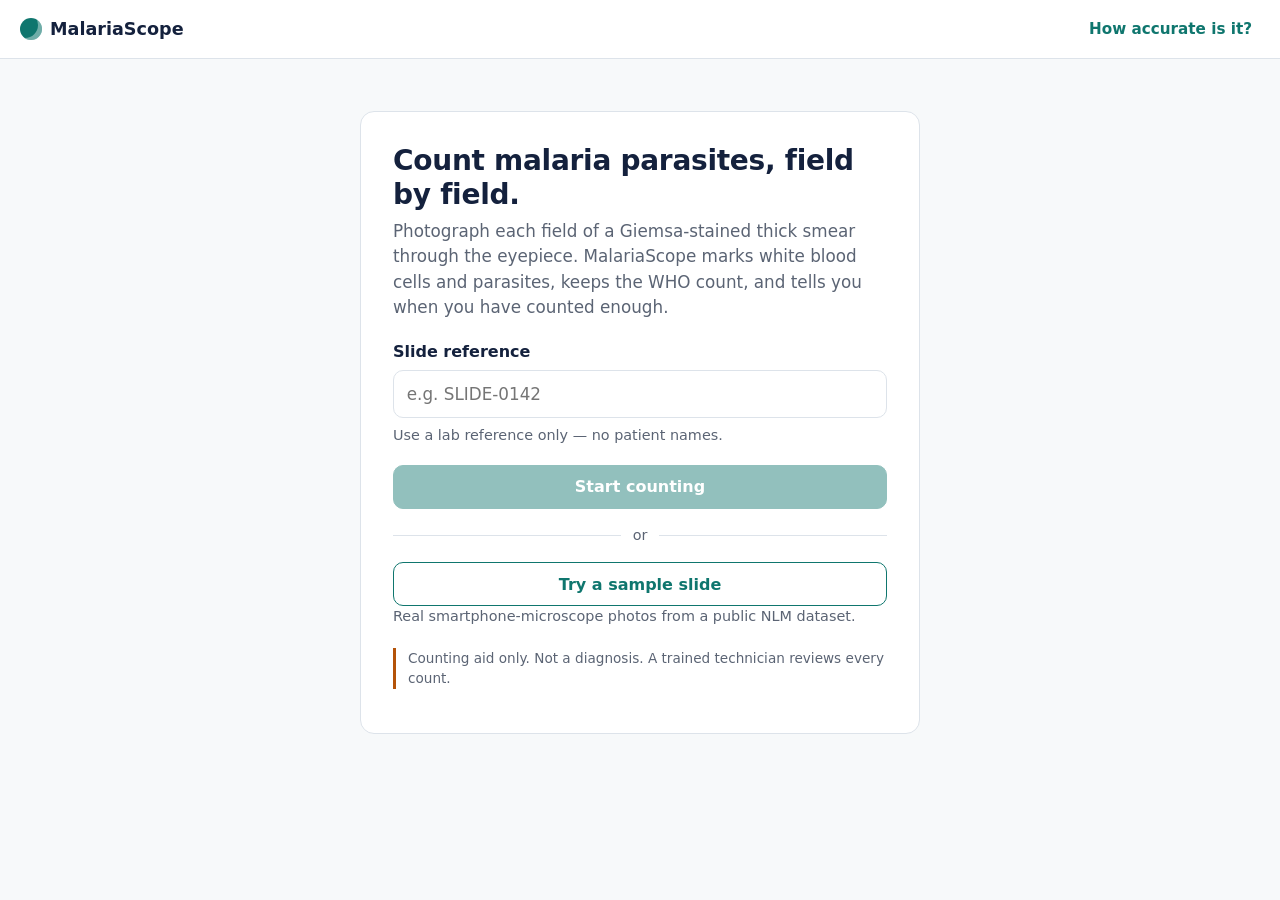
==== public/index.html @ 22280f3d "Analyse an uploaded field and draw detections Co-Authored-By: Claude Opus 5.5 <noreply@anthropic.com" ====
<!doctype html>
<html lang="en">
<head>
  <meta charset="utf-8">
  <meta name="viewport" content="width=device-width, initial-scale=1">
  <title>MalariaScope — thick-smear counting aid</title>
  <meta name="description" content="Counts malaria parasites against white blood cells on thick blood smear photos, field by field, following the WHO method.">
  <link rel="icon" href="data:image/svg+xml,%3Csvg xmlns='http://www.w3.org/2000/svg' viewBox='0 0 32 32'%3E%3Ccircle cx='16' cy='16' r='14' fill='%230F766E'/%3E%3Ccircle cx='12' cy='13' r='4' fill='%23fff'/%3E%3Ccircle cx='21' cy='19' r='2.5' fill='%23fff'/%3E%3C/svg%3E">
  <link rel="stylesheet" href="styles.css">
</head>
<body>
  <header class="topbar">
    <button class="brand" id="brand" type="button" aria-label="MalariaScope home">
      <span class="brand-mark" aria-hidden="true"></span>MalariaScope
    </button>
    <span class="topbar-ref" id="topbar-ref"></span>
    <button class="link" id="nav-accuracy" type="button">How accurate is it?</button>
  </header>

  <main>
    <!-- Start screen -->
    <section class="screen" id="screen-start" data-screen="start">
      <div class="start-card">
        <h1>Count malaria parasites, field by field.</h1>
        <p class="lead">Photograph each field of a Giemsa-stained thick smear through the eyepiece. MalariaScope marks white blood cells and parasites, keeps the WHO count, and tells you when you have counted enough.</p>
        <form id="start-form" class="start-form" autocomplete="off">
          <label for="slide-ref">Slide reference</label>
          <input id="slide-ref" name="slide-ref" placeholder="e.g. SLIDE-0142" maxlength="40" required>
          <p class="hint">Use a lab reference only — no patient names.</p>
          <button class="btn primary" id="start-btn" type="submit" disabled>Start counting</button>
        </form>
        <div class="or"><span>or</span></div>
        <button class="btn secondary" id="sample-btn" type="button">Try a sample slide</button>
        <p class="hint">Real smartphone-microscope photos from a public NLM dataset.</p>
        <p class="disclaimer">Counting aid only. Not a diagnosis. A trained technician reviews every count.</p>
      </div>
    </section>

    <!-- Counting screen -->
    <section class="screen" id="screen-counting" data-screen="counting" hidden>
      <div class="workspace">
        <div class="stage">
          <div class="dropzone" id="dropzone">
            <canvas id="field-canvas" hidden></canvas>
            <div class="drop-empty" id="drop-empty">
              <p class="drop-title" id="drop-title">Upload your first field</p>
              <p class="hint">Drop a photo here or choose a file.</p>
              <button class="btn primary" id="pick-btn" type="button">Choose photo</button>
              <button class="btn primary" id="next-sample-btn" type="button" hidden>Next sample field</button>
            </div>
            <div class="busy" id="busy" hidden><span class="spinner" aria-hidden="true"></span>Analysing…</div>
          </div>
          <input id="file-input" type="file" accept="image/*" hidden>
          <div class="legend" aria-label="Legend">
            <span><i class="dot wbc"></i>White blood cell</span>
            <span><i class="dot par"></i>Parasite</span>
          </div>
          <p class="error" id="field-error" role="alert" hidden></p>
        </div>

        <aside class="panel">
          <div class="progress-block">
            <div class="progress-head">
              <span class="label">White blood cells</span>
              <span class="big" id="wbc-progress">0 / 200</span>
            </div>
            <div class="bar"><div class="bar-fill" id="wbc-bar"></div></div>
          </div>
          <div class="stats">
            <div><span class="label">Parasites</span><span class="big" id="par-total">0</span></div>
            <div><span class="label">Fields</span><span class="big" id="fields-total">0</span></div>
          </div>
          <p class="guidance" id="guidance">Upload your first field.</p>

          <div class="field-box" id="field-box" hidden>
            <div class="field-head">
              <span class="label">This field</span>
              <span class="badge" id="quality-badge"></span>
            </div>
            <div class="field-counts">
              <span><i class="dot wbc"></i><b id="field-wbc">0</b> WBC</span>
              <span><i class="dot par"></i><b id="field-par">0</b> parasites</span>
            </div>
            <div class="flag" id="flag" hidden>
              <p id="flag-text"></p>
              <div class="row">
                <button class="btn small" id="retake-btn" type="button">Retake</button>
                <button class="btn small secondary" id="use-anyway-btn" type="button">Use anyway</button>
              </div>
            </div>
            <div class="tools" id="tools" role="group" aria-label="Edit marks">
              <span class="label">Tap a mark to remove it, or add:</span>
              <div class="row">
                <button class="tool" id="tool-par" type="button" aria-pressed="false"><i class="dot par"></i>Add parasite</button>
                <button class="tool" id="tool-wbc" type="button" aria-pressed="false"><i class="dot wbc"></i>Add WBC</button>
              </div>
            </div>
            <div class="row">
              <button class="btn primary" id="confirm-btn" type="button">Confirm field</button>
              <button class="btn ghost" id="discard-btn" type="button">Discard field</button>
            </div>
          </div>

          <button class="btn primary wide" id="result-btn" type="button" hidden>See result</button>
          <button class="btn ghost wide" id="new-slide-btn" type="button">New slide</button>
        </aside>
      </div>
      <div class="thumbs" id="thumbs" aria-label="Confirmed fields"></div>
    </section>

    <!-- Result screen -->
    <section class="screen" id="screen-result" data-screen="result" hidden>
      <article class="report" id="report">
        <header class="report-head">
          <div>
            <p class="label">MalariaScope count report</p>
            <h1 id="r-ref">—</h1>
            <p class="muted" id="r-date"></p>
          </div>
          <span class="status preliminary" id="r-status">Preliminary</span>
        </header>
        <div class="density">
          <span class="label">Parasite density</span>
          <p class="density-value" id="r-density">—</p>
          <p class="formula" id="r-formula"></p>
        </div>
        <div class="stats three">
          <div><span class="label">Fields examined</span><span class="big" id="r-fields">0</span></div>
          <div><span class="label">WBC counted</span><span class="big" id="r-wbc">0</span></div>
          <div><span class="label">Parasites counted</span><span class="big" id="r-par">0</span></div>
        </div>
        <table class="table" id="r-table">
          <thead><tr><th>Field</th><th>WBC</th><th>Parasites</th><th>Note</th></tr></thead>
          <tbody></tbody>
        </table>
        <label class="check no-print">
          <input type="checkbox" id="review-check"> I have reviewed these counts
        </label>
        <p class="disclaimer">Counting aid only. Not a diagnosis. Method: WHO thick-film count against WBC, assuming 8,000 WBC/µL.</p>
        <div class="row no-print">
          <button class="btn primary" id="print-btn" type="button">Print report</button>
          <button class="btn ghost" id="back-btn" type="button">Back to counting</button>
          <button class="btn ghost" id="result-new-btn" type="button">New slide</button>
        </div>
      </article>
    </section>

    <!-- Evaluation screen -->
    <section class="screen" id="screen-evaluation" data-screen="evaluation" hidden>
      <div class="eval" id="eval">
        <h1>How accurate is it?</h1>
        <p class="lead" id="eval-intro">Loading the evaluation…</p>
        <div id="eval-body"></div>
      </div>
    </section>
  </main>

  <dialog id="confirm-dialog">
    <form method="dialog">
      <p id="confirm-text">Discard the current count?</p>
      <div class="row">
        <button class="btn ghost" value="cancel">Keep counting</button>
        <button class="btn danger" value="ok">Discard</button>
      </div>
    </form>
  </dialog>

  <script src="protocol.js"></script>
  <script src="app.js"></script>
</body>
</html>
---- public/styles.css ----
/* MalariaScope — a calm lab instrument. See devpost/spec.md > Look and Feel. */
:root {
  --bg: #F7F9FA;
  --surface: #FFFFFF;
  --text: #14213D;
  --muted: #5B6474;
  --line: #DDE3EA;
  --accent: #0F766E;
  --accent-ink: #FFFFFF;
  --accent-soft: #E6F3F1;
  --wbc: #2563EB;
  --par: #DC2626;
  --warn: #B45309;
  --warn-soft: #FEF3E2;
  --ok: #15803D;
  --radius: 10px;
  --font: system-ui, "Segoe UI", Roboto, "Helvetica Neue", Arial, sans-serif;
}

* { box-sizing: border-box; }
html, body { margin: 0; }
body {
  background: var(--bg);
  color: var(--text);
  font: 16px/1.5 var(--font);
  -webkit-font-smoothing: antialiased;
}
[hidden] { display: none !important; }
h1 { font-size: 1.75rem; line-height: 1.2; margin: 0 0 .5rem; letter-spacing: -.01em; }
p { margin: 0 0 .75rem; }
.label { display: block; font-size: .78rem; font-weight: 600; letter-spacing: .04em; text-transform: uppercase; color: var(--muted); }
.big { display: block; font-size: 1.9rem; font-weight: 700; font-variant-numeric: tabular-nums; line-height: 1.1; }
.muted, .hint { color: var(--muted); }
.hint { font-size: .9rem; }
.lead { font-size: 1.05rem; color: var(--muted); }
.row { display: flex; flex-wrap: wrap; gap: .5rem; align-items: center; }

/* Top bar */
.topbar {
  display: flex; align-items: center; gap: 1rem;
  padding: .75rem 1.25rem; background: var(--surface); border-bottom: 1px solid var(--line);
}
.brand { display: flex; align-items: center; gap: .5rem; font: 700 1.1rem var(--font); color: var(--text); background: none; border: 0; padding: 0; cursor: pointer; }
.brand-mark { width: 22px; height: 22px; border-radius: 50%; background: var(--accent); box-shadow: inset -6px -4px 0 -2px #fff6; }
.topbar-ref { color: var(--muted); font-variant-numeric: tabular-nums; }
.link { margin-left: auto; background: none; border: 0; color: var(--accent); font: 600 .95rem var(--font); cursor: pointer; padding: .5rem; }
.link:hover { text-decoration: underline; }

main { padding: 1.25rem; max-width: 1280px; margin: 0 auto; }

/* Buttons */
.btn {
  min-height: 44px; padding: .6rem 1.1rem; border-radius: var(--radius);
  border: 1px solid var(--line); background: var(--surface); color: var(--text);
  font: 600 1rem var(--font); cursor: pointer;
}
.btn:disabled { opacity: .45; cursor: not-allowed; }
.btn.primary { background: var(--accent); border-color: var(--accent); color: var(--accent-ink); }
.btn.primary:hover:not(:disabled) { background: #0C5F59; }
.btn.secondary { border-color: var(--accent); color: var(--accent); }
.btn.ghost { background: transparent; }
.btn.danger { background: var(--par); border-color: var(--par); color: #fff; }
.btn.small { min-height: 36px; padding: .35rem .8rem; font-size: .9rem; }
.btn.wide { width: 100%; }
.btn:focus-visible, .tool:focus-visible, input:focus-visible { outline: 3px solid #0F766E55; outline-offset: 2px; }

/* Start */
.start-card {
  max-width: 560px; margin: 2rem auto; background: var(--surface);
  border: 1px solid var(--line); border-radius: 14px; padding: 2rem;
}
.start-form { display: grid; gap: .4rem; margin: 1.25rem 0 .5rem; }
.start-form label { font-weight: 600; }
.start-form input {
  min-height: 48px; padding: .6rem .8rem; font: 1.05rem var(--font);
  border: 1px solid var(--line); border-radius: var(--radius); color: var(--text);
}
.or { display: flex; align-items: center; gap: .75rem; color: var(--muted); margin: 1rem 0; font-size: .9rem; }
.or::before, .or::after { content: ""; flex: 1; height: 1px; background: var(--line); }
#sample-btn { width: 100%; }
.disclaimer { font-size: .85rem; color: var(--muted); border-left: 3px solid var(--warn); padding-left: .75rem; margin-top: 1.25rem; }

/* Counting workspace */
.workspace { display: grid; grid-template-columns: minmax(0, 1fr) 340px; gap: 1.25rem; align-items: start; }
.stage { min-width: 0; }
.dropzone {
  position: relative; background: #0B0F14; border-radius: 14px; overflow: hidden;
  min-height: 420px; display: grid; place-items: center;
  border: 2px dashed transparent;
}
.dropzone.dragging { border-color: var(--accent); }
#field-canvas { display: block; width: 100%; height: auto; cursor: crosshair; touch-action: manipulation; }
.drop-empty { text-align: center; color: #E8ECF1; padding: 2rem; }
.drop-empty .hint { color: #A9B3C1; }
.drop-title { font-size: 1.25rem; font-weight: 600; }
.busy {
  position: absolute; inset: 0; display: flex; align-items: center; justify-content: center; gap: .75rem;
  background: #0B0F14B3; color: #fff; font-weight: 600; font-size: 1.1rem;
}
.spinner { width: 22px; height: 22px; border-radius: 50%; border: 3px solid #ffffff55; border-top-color: #fff; animation: spin .8s linear infinite; }
@keyframes spin { to { transform: rotate(360deg); } }
.legend { display: flex; gap: 1.25rem; margin: .6rem 0; color: var(--muted); font-size: .9rem; }
.dot { display: inline-block; width: 12px; height: 12px; border-radius: 50%; border: 2.5px solid; margin-right: .4rem; vertical-align: -1px; }
.dot.wbc { border-color: var(--wbc); }
.dot.par { border-color: var(--par); }
.error { color: var(--par); font-weight: 600; }

.panel {
  background: var(--surface); border: 1px solid var(--line); border-radius: 14px;
  padding: 1.25rem; display: grid; gap: 1rem; position: sticky; top: 1rem;
}
.progress-head { display: flex; justify-content: space-between; align-items: baseline; gap: .5rem; }
.bar { height: 10px; background: var(--accent-soft); border-radius: 99px; overflow: hidden; margin-top: .4rem; }
.bar-fill { height: 100%; width: 0; background: var(--accent); transition: width .3s ease; }
.stats { display: grid; grid-template-columns: 1fr 1fr; gap: .75rem; }
.stats.three { grid-template-columns: repeat(3, 1fr); }
.stats > div { background: var(--bg); border-radius: var(--radius); padding: .6rem .8rem; }
.guidance { background: var(--accent-soft); color: #0B4F4A; border-radius: var(--radius); padding: .75rem .9rem; font-weight: 600; margin: 0; }
.guidance.done { background: #E8F5EC; color: var(--ok); }

.field-box { border-top: 1px solid var(--line); padding-top: 1rem; display: grid; gap: .75rem; }
.field-head { display: flex; justify-content: space-between; align-items: center; }
.field-counts { display: flex; gap: 1.25rem; font-size: 1.05rem; }
.field-counts b { font-variant-numeric: tabular-nums; }
.badge { font-size: .8rem; font-weight: 700; padding: .2rem .55rem; border-radius: 99px; background: #E8F5EC; color: var(--ok); }
.badge.warn { background: var(--warn-soft); color: var(--warn); }
.flag { background: var(--warn-soft); color: #7A3E06; border-radius: var(--radius); padding: .75rem; }
.tools .row { margin-top: .4rem; }
.tool {
  min-height: 40px; padding: .35rem .8rem; border-radius: var(--radius); border: 1px solid var(--line);
  background: var(--surface); font: 600 .9rem var(--font); color: var(--text); cursor: pointer;
}
.tool[aria-pressed="true"] { border-color: var(--text); background: var(--text); color: #fff; }

.thumbs { display: flex; gap: .6rem; overflow-x: auto; padding: 1rem 0 .25rem; }
.thumb { flex: 0 0 auto; width: 104px; background: var(--surface); border: 1px solid var(--line); border-radius: var(--radius); overflow: hidden; font-size: .78rem; }
.thumb img { display: block; width: 100%; height: 72px; object-fit: cover; }
.thumb span { display: block; padding: .25rem .4rem; font-variant-numeric: tabular-nums; color: var(--muted); }

/* Result / report */
.report { max-width: 820px; margin: 0 auto; background: var(--surface); border: 1px solid var(--line); border-radius: 14px; padding: 2rem; display: grid; gap: 1.25rem; }
.report-head { display: flex; justify-content: space-between; align-items: start; gap: 1rem; }
.status { font-weight: 700; font-size: .85rem; padding: .3rem .7rem; border-radius: 99px; white-space: nowrap; }
.status.preliminary { background: var(--warn-soft); color: var(--warn); }
.status.reviewed { background: #E8F5EC; color: var(--ok); }
.density { background: var(--bg); border-radius: 12px; padding: 1.25rem; }
.density-value { font-size: 2.6rem; font-weight: 800; font-variant-numeric: tabular-nums; margin: .2rem 0; }
.formula { color: var(--muted); font-variant-numeric: tabular-nums; margin: 0; }
.table { width: 100%; border-collapse: collapse; font-variant-numeric: tabular-nums; }
.table th, .table td { text-align: left; padding: .5rem .6rem; border-bottom: 1px solid var(--line); }
.table th { font-size: .78rem; text-transform: uppercase; letter-spacing: .04em; color: var(--muted); }
.check { display: flex; gap: .6rem; align-items: center; font-weight: 600; min-height: 44px; }
.check input { width: 22px; height: 22px; accent-color: var(--accent); }

/* Evaluation */
.eval { max-width: 980px; margin: 0 auto; }
.eval h2 { font-size: 1.2rem; margin: 1.75rem 0 .75rem; }
.metric-grid { display: grid; grid-template-columns: repeat(auto-fit, minmax(200px, 1fr)); gap: .75rem; }
.metric { background: var(--surface); border: 1px solid var(--line); border-radius: 12px; padding: 1rem; }
.metric .big { margin: .2rem 0; }
.failures { display: grid; grid-template-columns: repeat(auto-fit, minmax(280px, 1fr)); gap: 1rem; }
.failure { background: var(--surface); border: 1px solid var(--line); border-radius: 12px; overflow: hidden; }
.failure img { display: block; width: 100%; }
.failure p { padding: .75rem 1rem; margin: 0; }
.table-wrap { overflow-x: auto; background: var(--surface); border: 1px solid var(--line); border-radius: 12px; }

dialog { border: 1px solid var(--line); border-radius: 14px; padding: 1.5rem; max-width: 380px; color: var(--text); }
dialog::backdrop { background: #0B0F1466; }

@media (max-width: 800px) {
  main { padding: .75rem; }
  .workspace { grid-template-columns: 1fr; }
  .panel { position: static; }
  .dropzone { min-height: 300px; }
  .start-card, .report { padding: 1.25rem; margin: .5rem auto; }
  .stats.three { grid-template-columns: 1fr 1fr; }
  .topbar { padding: .6rem .75rem; gap: .5rem; }
  .topbar-ref { display: none; }
}

@media print {
  body { background: #fff; }
  .topbar, .no-print { display: none !important; }
  main { padding: 0; }
  .report { border: 0; padding: 0; max-width: none; }
  .screen:not(#screen-result) { display: none !important; }
}
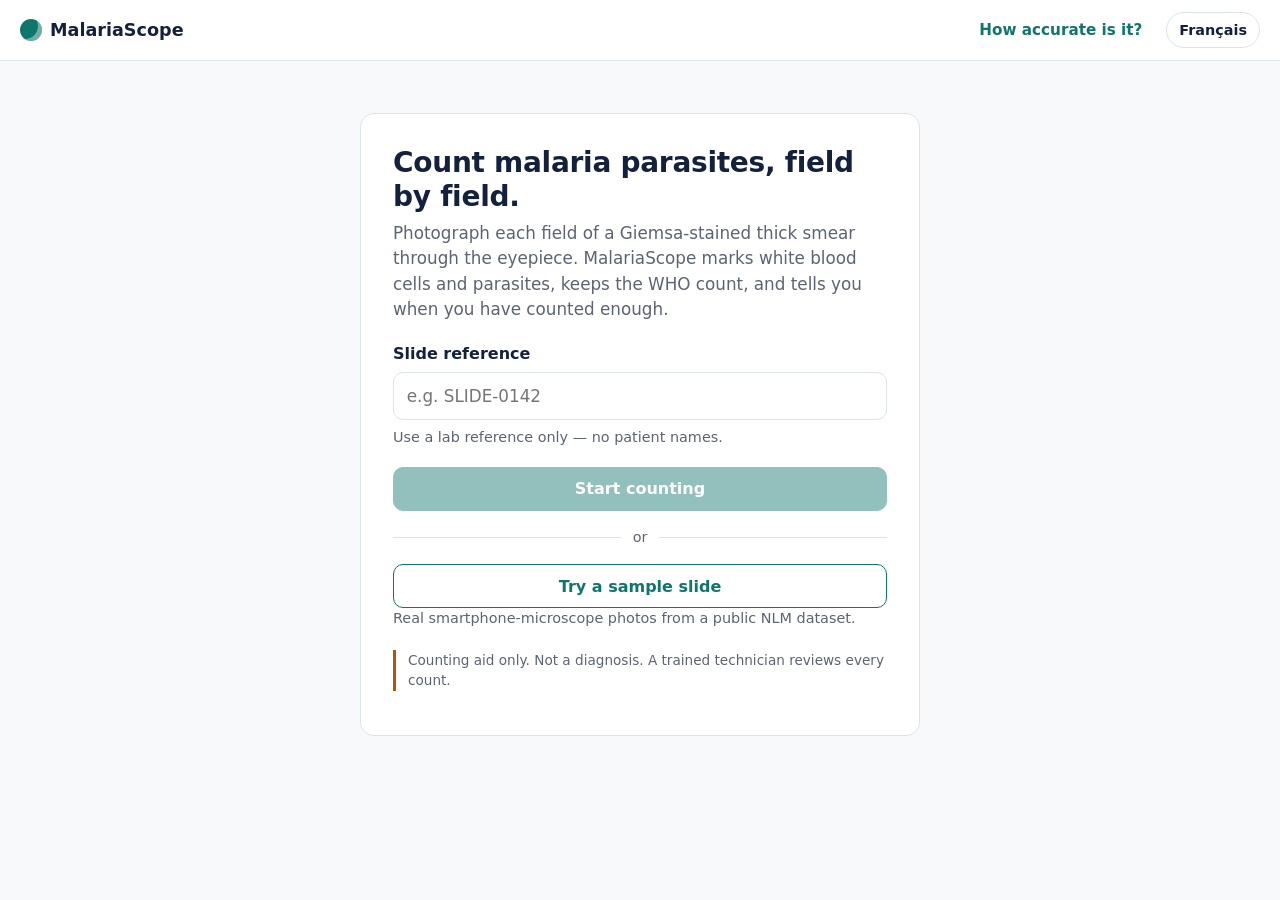
==== commit 39b58eda: "Add English/French language switch Co-Authored-By: Claude Opus 5.5 <noreply@anthropic.com>" ====
--- a/public/index.html
+++ b/public/index.html
@@ -10,29 +10,30 @@
 </head>
 <body>
   <header class="topbar">
-    <button class="brand" id="brand" type="button" aria-label="MalariaScope home">
+    <button class="brand" id="brand" type="button" data-i18n-aria="nav.home" aria-label="MalariaScope home">
       <span class="brand-mark" aria-hidden="true"></span>MalariaScope
     </button>
     <span class="topbar-ref" id="topbar-ref"></span>
-    <button class="link" id="nav-accuracy" type="button">How accurate is it?</button>
+    <button class="link" id="nav-accuracy" type="button" data-i18n="nav.accuracy">How accurate is it?</button>
+    <button class="lang" id="lang-btn" type="button" data-i18n="lang.switch" data-i18n-aria="lang.switchAria">Français</button>
   </header>
 
   <main>
     <!-- Start screen -->
     <section class="screen" id="screen-start" data-screen="start">
       <div class="start-card">
-        <h1>Count malaria parasites, field by field.</h1>
-        <p class="lead">Photograph each field of a Giemsa-stained thick smear through the eyepiece. MalariaScope marks white blood cells and parasites, keeps the WHO count, and tells you when you have counted enough.</p>
+        <h1 data-i18n="start.title">Count malaria parasites, field by field.</h1>
+        <p class="lead" data-i18n="start.lead"></p>
         <form id="start-form" class="start-form" autocomplete="off">
-          <label for="slide-ref">Slide reference</label>
-          <input id="slide-ref" name="slide-ref" placeholder="e.g. SLIDE-0142" maxlength="40" required>
-          <p class="hint">Use a lab reference only — no patient names.</p>
-          <button class="btn primary" id="start-btn" type="submit" disabled>Start counting</button>
+          <label for="slide-ref" data-i18n="start.refLabel">Slide reference</label>
+          <input id="slide-ref" name="slide-ref" data-i18n-placeholder="start.refPlaceholder" maxlength="40" required>
+          <p class="hint" data-i18n="start.refHint"></p>
+          <button class="btn primary" id="start-btn" type="submit" disabled data-i18n="start.button">Start counting</button>
         </form>
-        <div class="or"><span>or</span></div>
-        <button class="btn secondary" id="sample-btn" type="button">Try a sample slide</button>
-        <p class="hint">Real smartphone-microscope photos from a public NLM dataset.</p>
-        <p class="disclaimer">Counting aid only. Not a diagnosis. A trained technician reviews every count.</p>
+        <div class="or"><span data-i18n="start.or">or</span></div>
+        <button class="btn secondary" id="sample-btn" type="button" data-i18n="start.sample">Try a sample slide</button>
+        <p class="hint" data-i18n="start.sampleHint"></p>
+        <p class="disclaimer" data-i18n="disclaimer"></p>
       </div>
     </section>
 
@@ -43,17 +44,17 @@
           <div class="dropzone" id="dropzone">
             <canvas id="field-canvas" hidden></canvas>
             <div class="drop-empty" id="drop-empty">
-              <p class="drop-title" id="drop-title">Upload your first field</p>
-              <p class="hint">Drop a photo here or choose a file.</p>
-              <button class="btn primary" id="pick-btn" type="button">Choose photo</button>
-              <button class="btn primary" id="next-sample-btn" type="button" hidden>Next sample field</button>
+              <p class="drop-title" id="drop-title"></p>
+              <p class="hint" data-i18n="count.dropHint"></p>
+              <button class="btn primary" id="pick-btn" type="button" data-i18n="count.choose">Choose photo</button>
+              <button class="btn primary" id="next-sample-btn" type="button" hidden data-i18n="count.nextSample">Next sample field</button>
             </div>
-            <div class="busy" id="busy" hidden><span class="spinner" aria-hidden="true"></span>Analysing…</div>
+            <div class="busy" id="busy" hidden><span class="spinner" aria-hidden="true"></span><span data-i18n="count.analysing">Analysing…</span></div>
           </div>
           <input id="file-input" type="file" accept="image/*" hidden>
-          <div class="legend" aria-label="Legend">
-            <span><i class="dot wbc"></i>White blood cell</span>
-            <span><i class="dot par"></i>Parasite</span>
+          <div class="legend" data-i18n-aria="legend.aria">
+            <span><i class="dot wbc"></i><span data-i18n="legend.wbc">White blood cell</span></span>
+            <span><i class="dot par"></i><span data-i18n="legend.par">Parasite</span></span>
           </div>
           <p class="error" id="field-error" role="alert" hidden></p>
         </div>
@@ -61,51 +62,51 @@
         <aside class="panel">
           <div class="progress-block">
             <div class="progress-head">
-              <span class="label">White blood cells</span>
+              <span class="label" data-i18n="panel.wbc">White blood cells</span>
               <span class="big" id="wbc-progress">0 / 200</span>
             </div>
             <div class="bar"><div class="bar-fill" id="wbc-bar"></div></div>
           </div>
           <div class="stats">
-            <div><span class="label">Parasites</span><span class="big" id="par-total">0</span></div>
-            <div><span class="label">Fields</span><span class="big" id="fields-total">0</span></div>
+            <div><span class="label" data-i18n="panel.parasites">Parasites</span><span class="big" id="par-total">0</span></div>
+            <div><span class="label" data-i18n="panel.fields">Fields</span><span class="big" id="fields-total">0</span></div>
           </div>
-          <p class="guidance" id="guidance">Upload your first field.</p>
+          <p class="guidance" id="guidance"></p>
 
           <div class="field-box" id="field-box" hidden>
             <div class="field-head">
-              <span class="label">This field</span>
+              <span class="label" data-i18n="panel.thisField">This field</span>
               <span class="badge" id="quality-badge"></span>
             </div>
             <div class="field-counts">
-              <span><i class="dot wbc"></i><b id="field-wbc">0</b> WBC</span>
-              <span><i class="dot par"></i><b id="field-par">0</b> parasites</span>
+              <span><i class="dot wbc"></i><b id="field-wbc">0</b> <span data-i18n="panel.wbcUnit">WBC</span></span>
+              <span><i class="dot par"></i><b id="field-par">0</b> <span data-i18n="panel.parUnit">parasites</span></span>
             </div>
             <div class="flag" id="flag" hidden>
               <p id="flag-text"></p>
               <div class="row">
-                <button class="btn small" id="retake-btn" type="button">Retake</button>
-                <button class="btn small secondary" id="use-anyway-btn" type="button">Use anyway</button>
+                <button class="btn small" id="retake-btn" type="button" data-i18n="panel.retake">Retake</button>
+                <button class="btn small secondary" id="use-anyway-btn" type="button" data-i18n="panel.useAnyway">Use anyway</button>
               </div>
             </div>
-            <div class="tools" id="tools" role="group" aria-label="Edit marks">
-              <span class="label">Tap a mark to remove it, or add:</span>
+            <div class="tools" id="tools" role="group" data-i18n-aria="panel.toolsAria">
+              <span class="label" data-i18n="panel.toolsHint">Tap a mark to remove it, or add:</span>
               <div class="row">
-                <button class="tool" id="tool-par" type="button" aria-pressed="false"><i class="dot par"></i>Add parasite</button>
-                <button class="tool" id="tool-wbc" type="button" aria-pressed="false"><i class="dot wbc"></i>Add WBC</button>
+                <button class="tool" id="tool-par" type="button" aria-pressed="false"><i class="dot par"></i><span data-i18n="panel.addPar">Add parasite</span></button>
+                <button class="tool" id="tool-wbc" type="button" aria-pressed="false"><i class="dot wbc"></i><span data-i18n="panel.addWbc">Add WBC</span></button>
               </div>
             </div>
             <div class="row">
-              <button class="btn primary" id="confirm-btn" type="button">Confirm field</button>
-              <button class="btn ghost" id="discard-btn" type="button">Discard field</button>
+              <button class="btn primary" id="confirm-btn" type="button" data-i18n="panel.confirm">Confirm field</button>
+              <button class="btn ghost" id="discard-btn" type="button" data-i18n="panel.discard">Discard field</button>
             </div>
           </div>
 
-          <button class="btn primary wide" id="result-btn" type="button" hidden>See result</button>
-          <button class="btn ghost wide" id="new-slide-btn" type="button">New slide</button>
+          <button class="btn primary wide" id="result-btn" type="button" hidden data-i18n="panel.result">See result</button>
+          <button class="btn ghost wide" id="new-slide-btn" type="button" data-i18n="panel.newSlide">New slide</button>
         </aside>
       </div>
-      <div class="thumbs" id="thumbs" aria-label="Confirmed fields"></div>
+      <div class="thumbs" id="thumbs" data-i18n-aria="thumbs.aria"></div>
     </section>
 
     <!-- Result screen -->
@@ -113,34 +114,34 @@
       <article class="report" id="report">
         <header class="report-head">
           <div>
-            <p class="label">MalariaScope count report</p>
+            <p class="label" data-i18n="report.kicker">MalariaScope count report</p>
             <h1 id="r-ref">—</h1>
             <p class="muted" id="r-date"></p>
           </div>
-          <span class="status preliminary" id="r-status">Preliminary</span>
+          <span class="status preliminary" id="r-status"></span>
         </header>
         <div class="density">
-          <span class="label">Parasite density</span>
+          <span class="label" data-i18n="report.density">Parasite density</span>
           <p class="density-value" id="r-density">—</p>
           <p class="formula" id="r-formula"></p>
         </div>
         <div class="stats three">
-          <div><span class="label">Fields examined</span><span class="big" id="r-fields">0</span></div>
-          <div><span class="label">WBC counted</span><span class="big" id="r-wbc">0</span></div>
-          <div><span class="label">Parasites counted</span><span class="big" id="r-par">0</span></div>
+          <div><span class="label" data-i18n="report.fields">Fields examined</span><span class="big" id="r-fields">0</span></div>
+          <div><span class="label" data-i18n="report.wbc">WBC counted</span><span class="big" id="r-wbc">0</span></div>
+          <div><span class="label" data-i18n="report.par">Parasites counted</span><span class="big" id="r-par">0</span></div>
         </div>
         <table class="table" id="r-table">
-          <thead><tr><th>Field</th><th>WBC</th><th>Parasites</th><th>Note</th></tr></thead>
+          <thead><tr><th data-i18n="report.thField">Field</th><th data-i18n="report.thWbc">WBC</th><th data-i18n="report.thPar">Parasites</th><th data-i18n="report.thNote">Note</th></tr></thead>
           <tbody></tbody>
         </table>
         <label class="check no-print">
-          <input type="checkbox" id="review-check"> I have reviewed these counts
+          <input type="checkbox" id="review-check"> <span data-i18n="report.check">I have reviewed these counts</span>
         </label>
-        <p class="disclaimer">Counting aid only. Not a diagnosis. Method: WHO thick-film count against WBC, assuming 8,000 WBC/µL.</p>
+        <p class="disclaimer" data-i18n="report.method"></p>
         <div class="row no-print">
-          <button class="btn primary" id="print-btn" type="button">Print report</button>
-          <button class="btn ghost" id="back-btn" type="button">Back to counting</button>
-          <button class="btn ghost" id="result-new-btn" type="button">New slide</button>
+          <button class="btn primary" id="print-btn" type="button" data-i18n="report.print">Print report</button>
+          <button class="btn ghost" id="back-btn" type="button" data-i18n="report.back">Back to counting</button>
+          <button class="btn ghost" id="result-new-btn" type="button" data-i18n="panel.newSlide">New slide</button>
         </div>
       </article>
     </section>
@@ -148,8 +149,8 @@
     <!-- Evaluation screen -->
     <section class="screen" id="screen-evaluation" data-screen="evaluation" hidden>
       <div class="eval" id="eval">
-        <h1>How accurate is it?</h1>
-        <p class="lead" id="eval-intro">Loading the evaluation…</p>
+        <h1 data-i18n="eval.title">How accurate is it?</h1>
+        <p class="lead" id="eval-intro"></p>
         <div id="eval-body"></div>
       </div>
     </section>
@@ -157,14 +158,15 @@
 
   <dialog id="confirm-dialog">
     <form method="dialog">
-      <p id="confirm-text">Discard the current count?</p>
+      <p id="confirm-text"></p>
       <div class="row">
-        <button class="btn ghost" value="cancel">Keep counting</button>
-        <button class="btn danger" value="ok">Discard</button>
+        <button class="btn ghost" value="cancel" data-i18n="dialog.keep">Keep counting</button>
+        <button class="btn danger" value="ok" data-i18n="dialog.discard">Discard</button>
       </div>
     </form>
   </dialog>
 
+  <script src="i18n.js"></script>
   <script src="protocol.js"></script>
   <script src="app.js"></script>
 </body>
--- a/public/styles.css
+++ b/public/styles.css
@@ -45,6 +45,11 @@
 .topbar-ref { color: var(--muted); font-variant-numeric: tabular-nums; }
 .link { margin-left: auto; background: none; border: 0; color: var(--accent); font: 600 .95rem var(--font); cursor: pointer; padding: .5rem; }
 .link:hover { text-decoration: underline; }
+.lang {
+  min-height: 36px; padding: .3rem .75rem; border-radius: 99px; border: 1px solid var(--line);
+  background: var(--surface); color: var(--text); font: 600 .9rem var(--font); cursor: pointer;
+}
+.lang:hover { border-color: var(--accent); color: var(--accent); }
 
 main { padding: 1.25rem; max-width: 1280px; margin: 0 auto; }
 
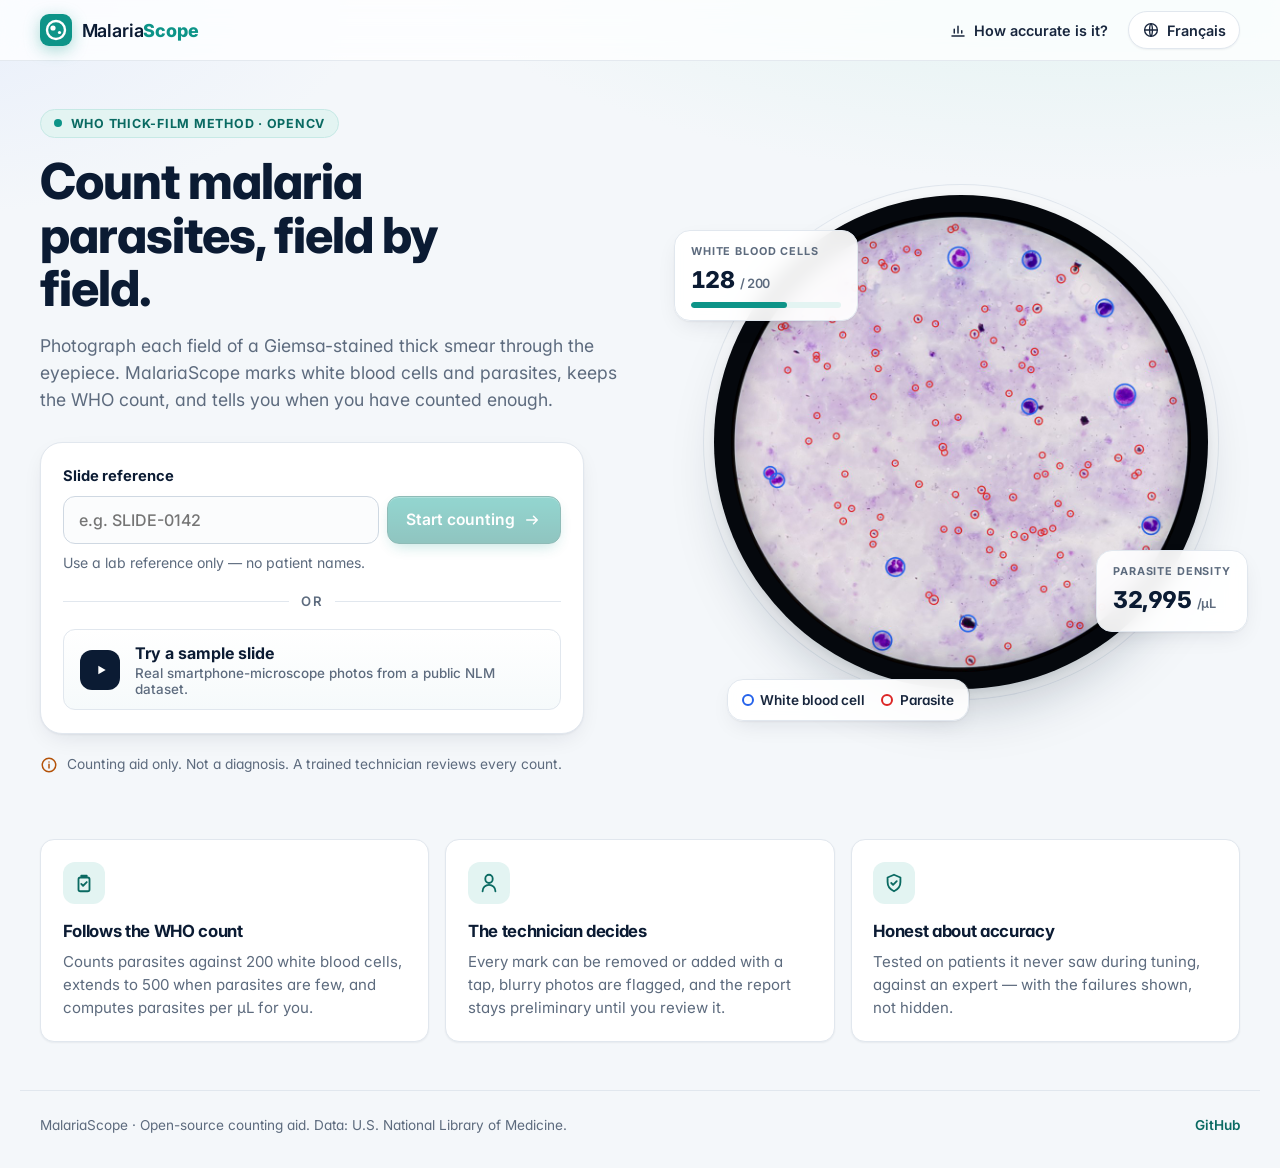
==== commit 7405e131: "Redesign the interface for a more professional look Co-Authored-By: Claude Opus 5.5 <noreply@anthrop" ====
--- a/public/index.html
+++ b/public/index.html
@@ -5,35 +5,110 @@
   <meta name="viewport" content="width=device-width, initial-scale=1">
   <title>MalariaScope — thick-smear counting aid</title>
   <meta name="description" content="Counts malaria parasites against white blood cells on thick blood smear photos, field by field, following the WHO method.">
-  <link rel="icon" href="data:image/svg+xml,%3Csvg xmlns='http://www.w3.org/2000/svg' viewBox='0 0 32 32'%3E%3Ccircle cx='16' cy='16' r='14' fill='%230F766E'/%3E%3Ccircle cx='12' cy='13' r='4' fill='%23fff'/%3E%3Ccircle cx='21' cy='19' r='2.5' fill='%23fff'/%3E%3C/svg%3E">
+  <meta name="theme-color" content="#0B1B33">
+  <link rel="icon" href="data:image/svg+xml,%3Csvg xmlns='http://www.w3.org/2000/svg' viewBox='0 0 32 32'%3E%3Crect width='32' height='32' rx='9' fill='%230D9488'/%3E%3Ccircle cx='16' cy='16' r='9' fill='none' stroke='%23fff' stroke-width='2.4'/%3E%3Ccircle cx='13' cy='14' r='2.6' fill='%23fff'/%3E%3Ccircle cx='19.5' cy='18.5' r='1.6' fill='%23fff'/%3E%3C/svg%3E">
+  <link rel="preconnect" href="https://fonts.googleapis.com">
+  <link rel="preconnect" href="https://fonts.gstatic.com" crossorigin>
+  <link rel="stylesheet" href="https://fonts.googleapis.com/css2?family=Inter:wght@400;500;600;700;800&display=swap">
   <link rel="stylesheet" href="styles.css">
 </head>
 <body>
+  <svg width="0" height="0" style="position:absolute" aria-hidden="true">
+    <symbol id="i-logo" viewBox="0 0 32 32"><rect width="32" height="32" rx="9" fill="currentColor"/><circle cx="16" cy="16" r="9" fill="none" stroke="#fff" stroke-width="2.4"/><circle cx="13" cy="14" r="2.6" fill="#fff"/><circle cx="19.5" cy="18.5" r="1.6" fill="#fff"/></symbol>
+    <symbol id="i-upload" viewBox="0 0 24 24"><path d="M12 16V4m0 0-5 5m5-5 5 5M4 16v3a1 1 0 0 0 1 1h14a1 1 0 0 0 1-1v-3" fill="none" stroke="currentColor" stroke-width="2" stroke-linecap="round" stroke-linejoin="round"/></symbol>
+    <symbol id="i-check" viewBox="0 0 24 24"><path d="m5 12.5 4.5 4.5L19 7.5" fill="none" stroke="currentColor" stroke-width="2.4" stroke-linecap="round" stroke-linejoin="round"/></symbol>
+    <symbol id="i-x" viewBox="0 0 24 24"><path d="M6 6l12 12M18 6 6 18" fill="none" stroke="currentColor" stroke-width="2" stroke-linecap="round"/></symbol>
+    <symbol id="i-plus" viewBox="0 0 24 24"><path d="M12 5v14M5 12h14" fill="none" stroke="currentColor" stroke-width="2.2" stroke-linecap="round"/></symbol>
+    <symbol id="i-arrow" viewBox="0 0 24 24"><path d="M5 12h14m-5-5 5 5-5 5" fill="none" stroke="currentColor" stroke-width="2" stroke-linecap="round" stroke-linejoin="round"/></symbol>
+    <symbol id="i-play" viewBox="0 0 24 24"><path d="M8 5.5v13l11-6.5z" fill="currentColor"/></symbol>
+    <symbol id="i-chart" viewBox="0 0 24 24"><path d="M4 20h16M7 16v-5m5 5V7m5 9v-3" fill="none" stroke="currentColor" stroke-width="2" stroke-linecap="round"/></symbol>
+    <symbol id="i-globe" viewBox="0 0 24 24"><circle cx="12" cy="12" r="8.5" fill="none" stroke="currentColor" stroke-width="1.8"/><path d="M3.5 12h17M12 3.5c2.5 2.6 2.5 14.4 0 17M12 3.5c-2.5 2.6-2.5 14.4 0 17" fill="none" stroke="currentColor" stroke-width="1.8"/></symbol>
+    <symbol id="i-protocol" viewBox="0 0 24 24"><path d="M9 4h6m-7 2h8a2 2 0 0 1 2 2v11a2 2 0 0 1-2 2H8a2 2 0 0 1-2-2V8a2 2 0 0 1 2-2Zm1 7 2 2 4-4" fill="none" stroke="currentColor" stroke-width="2" stroke-linecap="round" stroke-linejoin="round"/></symbol>
+    <symbol id="i-hand" viewBox="0 0 24 24"><path d="M12 3a4 4 0 0 1 4 4v1a4 4 0 0 1-8 0V7a4 4 0 0 1 4-4Zm-7 18a7 7 0 0 1 14 0" fill="none" stroke="currentColor" stroke-width="2" stroke-linecap="round"/></symbol>
+    <symbol id="i-shield" viewBox="0 0 24 24"><path d="M12 3 5 6v5c0 4.5 3 8.3 7 10 4-1.7 7-5.5 7-10V6l-7-3Zm-3 9 2 2 4-4" fill="none" stroke="currentColor" stroke-width="2" stroke-linecap="round" stroke-linejoin="round"/></symbol>
+    <symbol id="i-print" viewBox="0 0 24 24"><path d="M7 9V4h10v5M7 17H5a1 1 0 0 1-1-1v-6a1 1 0 0 1 1-1h14a1 1 0 0 1 1 1v6a1 1 0 0 1-1 1h-2M7 14h10v6H7z" fill="none" stroke="currentColor" stroke-width="2" stroke-linejoin="round"/></symbol>
+    <symbol id="i-back" viewBox="0 0 24 24"><path d="M19 12H5m5 5-5-5 5-5" fill="none" stroke="currentColor" stroke-width="2" stroke-linecap="round" stroke-linejoin="round"/></symbol>
+    <symbol id="i-warn" viewBox="0 0 24 24"><path d="M12 4 2.8 19.5h18.4L12 4Zm0 6v4.5m0 2.5v.01" fill="none" stroke="currentColor" stroke-width="2" stroke-linecap="round" stroke-linejoin="round"/></symbol>
+    <symbol id="i-info" viewBox="0 0 24 24"><circle cx="12" cy="12" r="9" fill="none" stroke="currentColor" stroke-width="2"/><path d="M12 11v5m0-8v.01" fill="none" stroke="currentColor" stroke-width="2" stroke-linecap="round"/></symbol>
+  </svg>
+
   <header class="topbar">
-    <button class="brand" id="brand" type="button" data-i18n-aria="nav.home" aria-label="MalariaScope home">
-      <span class="brand-mark" aria-hidden="true"></span>MalariaScope
-    </button>
-    <span class="topbar-ref" id="topbar-ref"></span>
-    <button class="link" id="nav-accuracy" type="button" data-i18n="nav.accuracy">How accurate is it?</button>
-    <button class="lang" id="lang-btn" type="button" data-i18n="lang.switch" data-i18n-aria="lang.switchAria">Français</button>
+    <div class="topbar-inner">
+      <button class="brand" id="brand" type="button" data-i18n-aria="nav.home" aria-label="MalariaScope home">
+        <svg class="brand-mark" aria-hidden="true"><use href="#i-logo"/></svg>
+        <span>Malaria<b>Scope</b></span>
+      </button>
+      <span class="topbar-ref" id="topbar-ref"></span>
+      <nav class="topnav">
+        <button class="navlink" id="nav-accuracy" type="button"><svg class="ico" aria-hidden="true"><use href="#i-chart"/></svg><span data-i18n="nav.accuracy">How accurate is it?</span></button>
+        <button class="lang" id="lang-btn" type="button" data-i18n-aria="lang.switchAria"><svg class="ico" aria-hidden="true"><use href="#i-globe"/></svg><span data-i18n="lang.switch">Français</span></button>
+      </nav>
+    </div>
   </header>
 
   <main>
     <!-- Start screen -->
     <section class="screen" id="screen-start" data-screen="start">
-      <div class="start-card">
-        <h1 data-i18n="start.title">Count malaria parasites, field by field.</h1>
-        <p class="lead" data-i18n="start.lead"></p>
-        <form id="start-form" class="start-form" autocomplete="off">
-          <label for="slide-ref" data-i18n="start.refLabel">Slide reference</label>
-          <input id="slide-ref" name="slide-ref" data-i18n-placeholder="start.refPlaceholder" maxlength="40" required>
-          <p class="hint" data-i18n="start.refHint"></p>
-          <button class="btn primary" id="start-btn" type="submit" disabled data-i18n="start.button">Start counting</button>
-        </form>
-        <div class="or"><span data-i18n="start.or">or</span></div>
-        <button class="btn secondary" id="sample-btn" type="button" data-i18n="start.sample">Try a sample slide</button>
-        <p class="hint" data-i18n="start.sampleHint"></p>
-        <p class="disclaimer" data-i18n="disclaimer"></p>
+      <div class="hero">
+        <div class="hero-copy">
+          <span class="eyebrow"><span class="pulse" aria-hidden="true"></span><span data-i18n="hero.eyebrow">WHO thick-film method · OpenCV</span></span>
+          <h1 data-i18n="start.title">Count malaria parasites, field by field.</h1>
+          <p class="lead" data-i18n="start.lead"></p>
+
+          <div class="start-card">
+            <form id="start-form" class="start-form" autocomplete="off">
+              <label for="slide-ref" data-i18n="start.refLabel">Slide reference</label>
+              <div class="input-row">
+                <input id="slide-ref" name="slide-ref" data-i18n-placeholder="start.refPlaceholder" maxlength="40" required>
+                <button class="btn primary" id="start-btn" type="submit" disabled><span data-i18n="start.button">Start counting</span><svg class="ico" aria-hidden="true"><use href="#i-arrow"/></svg></button>
+              </div>
+              <p class="hint" data-i18n="start.refHint"></p>
+            </form>
+            <div class="or"><span data-i18n="start.or">or</span></div>
+            <button class="btn sample" id="sample-btn" type="button">
+              <span class="sample-icon" aria-hidden="true"><svg class="ico"><use href="#i-play"/></svg></span>
+              <span class="sample-text"><b data-i18n="start.sample">Try a sample slide</b><small data-i18n="start.sampleHint"></small></span>
+            </button>
+          </div>
+          <p class="disclaimer"><svg class="ico" aria-hidden="true"><use href="#i-info"/></svg><span data-i18n="disclaimer"></span></p>
+        </div>
+
+        <div class="hero-visual" aria-hidden="true">
+          <div class="scope">
+            <img src="img/hero.jpg" alt="" width="960" height="960">
+          </div>
+          <div class="chip chip-a">
+            <span class="chip-label" data-i18n="panel.wbc">White blood cells</span>
+            <span class="chip-value">128 <small>/ 200</small></span>
+            <span class="chip-bar"><i style="width:64%"></i></span>
+          </div>
+          <div class="chip chip-b">
+            <span class="chip-label" data-i18n="report.density">Parasite density</span>
+            <span class="chip-value"><span id="hero-density">32,995</span> <small>/µL</small></span>
+          </div>
+          <div class="chip chip-c">
+            <span><i class="dot wbc"></i><span data-i18n="legend.wbc">White blood cell</span></span>
+            <span><i class="dot par"></i><span data-i18n="legend.par">Parasite</span></span>
+          </div>
+        </div>
+      </div>
+
+      <div class="features">
+        <article class="feature">
+          <span class="feature-icon"><svg class="ico"><use href="#i-protocol"/></svg></span>
+          <h3 data-i18n="feat.1.title">Follows the WHO count</h3>
+          <p data-i18n="feat.1.text"></p>
+        </article>
+        <article class="feature">
+          <span class="feature-icon"><svg class="ico"><use href="#i-hand"/></svg></span>
+          <h3 data-i18n="feat.2.title">The technician decides</h3>
+          <p data-i18n="feat.2.text"></p>
+        </article>
+        <article class="feature">
+          <span class="feature-icon"><svg class="ico"><use href="#i-shield"/></svg></span>
+          <h3 data-i18n="feat.3.title">Honest about accuracy</h3>
+          <p data-i18n="feat.3.text"></p>
+        </article>
       </div>
     </section>
 
@@ -41,82 +116,94 @@
     <section class="screen" id="screen-counting" data-screen="counting" hidden>
       <div class="workspace">
         <div class="stage">
+          <div class="stage-head">
+            <div class="legend" data-i18n-aria="legend.aria">
+              <span><i class="dot wbc"></i><span data-i18n="legend.wbc">White blood cell</span></span>
+              <span><i class="dot par"></i><span data-i18n="legend.par">Parasite</span></span>
+            </div>
+            <span class="badge" id="quality-badge" hidden></span>
+          </div>
           <div class="dropzone" id="dropzone">
             <canvas id="field-canvas" hidden></canvas>
             <div class="drop-empty" id="drop-empty">
+              <span class="drop-icon" aria-hidden="true"><svg class="ico"><use href="#i-upload"/></svg></span>
               <p class="drop-title" id="drop-title"></p>
               <p class="hint" data-i18n="count.dropHint"></p>
-              <button class="btn primary" id="pick-btn" type="button" data-i18n="count.choose">Choose photo</button>
-              <button class="btn primary" id="next-sample-btn" type="button" hidden data-i18n="count.nextSample">Next sample field</button>
+              <button class="btn primary" id="pick-btn" type="button"><svg class="ico" aria-hidden="true"><use href="#i-upload"/></svg><span data-i18n="count.choose">Choose photo</span></button>
+              <button class="btn primary" id="next-sample-btn" type="button" hidden><svg class="ico" aria-hidden="true"><use href="#i-play"/></svg><span data-i18n="count.nextSample">Next sample field</span></button>
             </div>
             <div class="busy" id="busy" hidden><span class="spinner" aria-hidden="true"></span><span data-i18n="count.analysing">Analysing…</span></div>
           </div>
           <input id="file-input" type="file" accept="image/*" hidden>
-          <div class="legend" data-i18n-aria="legend.aria">
-            <span><i class="dot wbc"></i><span data-i18n="legend.wbc">White blood cell</span></span>
-            <span><i class="dot par"></i><span data-i18n="legend.par">Parasite</span></span>
-          </div>
           <p class="error" id="field-error" role="alert" hidden></p>
+          <div class="thumbs" id="thumbs" data-i18n-aria="thumbs.aria"></div>
         </div>
 
         <aside class="panel">
-          <div class="progress-block">
-            <div class="progress-head">
+          <div class="ring-block">
+            <svg class="ring" viewBox="0 0 120 120" aria-hidden="true">
+              <circle class="ring-track" cx="60" cy="60" r="52"/>
+              <circle class="ring-fill" id="wbc-ring" cx="60" cy="60" r="52"/>
+            </svg>
+            <div class="ring-center">
+              <span class="ring-value" id="wbc-progress">0 / 200</span>
               <span class="label" data-i18n="panel.wbc">White blood cells</span>
-              <span class="big" id="wbc-progress">0 / 200</span>
-            </div>
-            <div class="bar"><div class="bar-fill" id="wbc-bar"></div></div>
+            </div>
           </div>
           <div class="stats">
-            <div><span class="label" data-i18n="panel.parasites">Parasites</span><span class="big" id="par-total">0</span></div>
-            <div><span class="label" data-i18n="panel.fields">Fields</span><span class="big" id="fields-total">0</span></div>
+            <div class="stat par"><span class="label" data-i18n="panel.parasites">Parasites</span><span class="big" id="par-total">0</span></div>
+            <div class="stat"><span class="label" data-i18n="panel.fields">Fields</span><span class="big" id="fields-total">0</span></div>
           </div>
           <p class="guidance" id="guidance"></p>
 
           <div class="field-box" id="field-box" hidden>
             <div class="field-head">
               <span class="label" data-i18n="panel.thisField">This field</span>
-              <span class="badge" id="quality-badge"></span>
-            </div>
-            <div class="field-counts">
-              <span><i class="dot wbc"></i><b id="field-wbc">0</b> <span data-i18n="panel.wbcUnit">WBC</span></span>
-              <span><i class="dot par"></i><b id="field-par">0</b> <span data-i18n="panel.parUnit">parasites</span></span>
+              <div class="field-counts">
+                <span><i class="dot wbc"></i><b id="field-wbc">0</b> <span data-i18n="panel.wbcUnit">WBC</span></span>
+                <span><i class="dot par"></i><b id="field-par">0</b> <span data-i18n="panel.parUnit">parasites</span></span>
+              </div>
             </div>
             <div class="flag" id="flag" hidden>
-              <p id="flag-text"></p>
-              <div class="row">
-                <button class="btn small" id="retake-btn" type="button" data-i18n="panel.retake">Retake</button>
-                <button class="btn small secondary" id="use-anyway-btn" type="button" data-i18n="panel.useAnyway">Use anyway</button>
+              <svg class="ico" aria-hidden="true"><use href="#i-warn"/></svg>
+              <div>
+                <p id="flag-text"></p>
+                <div class="row">
+                  <button class="btn small" id="retake-btn" type="button" data-i18n="panel.retake">Retake</button>
+                  <button class="btn small secondary" id="use-anyway-btn" type="button" data-i18n="panel.useAnyway">Use anyway</button>
+                </div>
               </div>
             </div>
             <div class="tools" id="tools" role="group" data-i18n-aria="panel.toolsAria">
-              <span class="label" data-i18n="panel.toolsHint">Tap a mark to remove it, or add:</span>
-              <div class="row">
-                <button class="tool" id="tool-par" type="button" aria-pressed="false"><i class="dot par"></i><span data-i18n="panel.addPar">Add parasite</span></button>
-                <button class="tool" id="tool-wbc" type="button" aria-pressed="false"><i class="dot wbc"></i><span data-i18n="panel.addWbc">Add WBC</span></button>
-              </div>
-            </div>
-            <div class="row">
-              <button class="btn primary" id="confirm-btn" type="button" data-i18n="panel.confirm">Confirm field</button>
-              <button class="btn ghost" id="discard-btn" type="button" data-i18n="panel.discard">Discard field</button>
-            </div>
-          </div>
-
-          <button class="btn primary wide" id="result-btn" type="button" hidden data-i18n="panel.result">See result</button>
+              <span class="hint" data-i18n="panel.toolsHint">Tap a mark to remove it, or add:</span>
+              <div class="segmented">
+                <button class="tool" id="tool-par" type="button" aria-pressed="false"><svg class="ico" aria-hidden="true"><use href="#i-plus"/></svg><i class="dot par"></i><span data-i18n="panel.addPar">Add parasite</span></button>
+                <button class="tool" id="tool-wbc" type="button" aria-pressed="false"><svg class="ico" aria-hidden="true"><use href="#i-plus"/></svg><i class="dot wbc"></i><span data-i18n="panel.addWbc">Add WBC</span></button>
+              </div>
+            </div>
+            <div class="actions">
+              <button class="btn primary" id="confirm-btn" type="button"><svg class="ico" aria-hidden="true"><use href="#i-check"/></svg><span data-i18n="panel.confirm">Confirm field</span></button>
+              <button class="btn ghost" id="discard-btn" type="button"><svg class="ico" aria-hidden="true"><use href="#i-x"/></svg><span data-i18n="panel.discard">Discard field</span></button>
+            </div>
+          </div>
+
+          <button class="btn primary wide cta" id="result-btn" type="button" hidden><span data-i18n="panel.result">See result</span><svg class="ico" aria-hidden="true"><use href="#i-arrow"/></svg></button>
           <button class="btn ghost wide" id="new-slide-btn" type="button" data-i18n="panel.newSlide">New slide</button>
         </aside>
       </div>
-      <div class="thumbs" id="thumbs" data-i18n-aria="thumbs.aria"></div>
     </section>
 
     <!-- Result screen -->
     <section class="screen" id="screen-result" data-screen="result" hidden>
       <article class="report" id="report">
         <header class="report-head">
-          <div>
-            <p class="label" data-i18n="report.kicker">MalariaScope count report</p>
-            <h1 id="r-ref">—</h1>
-            <p class="muted" id="r-date"></p>
+          <div class="report-brand">
+            <svg class="brand-mark" aria-hidden="true"><use href="#i-logo"/></svg>
+            <div>
+              <p class="label" data-i18n="report.kicker">MalariaScope count report</p>
+              <h1 id="r-ref">—</h1>
+              <p class="muted" id="r-date"></p>
+            </div>
           </div>
           <span class="status preliminary" id="r-status"></span>
         </header>
@@ -126,21 +213,23 @@
           <p class="formula" id="r-formula"></p>
         </div>
         <div class="stats three">
-          <div><span class="label" data-i18n="report.fields">Fields examined</span><span class="big" id="r-fields">0</span></div>
-          <div><span class="label" data-i18n="report.wbc">WBC counted</span><span class="big" id="r-wbc">0</span></div>
-          <div><span class="label" data-i18n="report.par">Parasites counted</span><span class="big" id="r-par">0</span></div>
-        </div>
-        <table class="table" id="r-table">
-          <thead><tr><th data-i18n="report.thField">Field</th><th data-i18n="report.thWbc">WBC</th><th data-i18n="report.thPar">Parasites</th><th data-i18n="report.thNote">Note</th></tr></thead>
-          <tbody></tbody>
-        </table>
+          <div class="stat"><span class="label" data-i18n="report.fields">Fields examined</span><span class="big" id="r-fields">0</span></div>
+          <div class="stat"><span class="label" data-i18n="report.wbc">WBC counted</span><span class="big" id="r-wbc">0</span></div>
+          <div class="stat par"><span class="label" data-i18n="report.par">Parasites counted</span><span class="big" id="r-par">0</span></div>
+        </div>
+        <div class="table-wrap">
+          <table class="table" id="r-table">
+            <thead><tr><th data-i18n="report.thField">Field</th><th data-i18n="report.thWbc">WBC</th><th data-i18n="report.thPar">Parasites</th><th data-i18n="report.thNote">Note</th></tr></thead>
+            <tbody></tbody>
+          </table>
+        </div>
         <label class="check no-print">
           <input type="checkbox" id="review-check"> <span data-i18n="report.check">I have reviewed these counts</span>
         </label>
-        <p class="disclaimer" data-i18n="report.method"></p>
+        <p class="disclaimer"><svg class="ico" aria-hidden="true"><use href="#i-info"/></svg><span data-i18n="report.method"></span></p>
         <div class="row no-print">
-          <button class="btn primary" id="print-btn" type="button" data-i18n="report.print">Print report</button>
-          <button class="btn ghost" id="back-btn" type="button" data-i18n="report.back">Back to counting</button>
+          <button class="btn primary" id="print-btn" type="button"><svg class="ico" aria-hidden="true"><use href="#i-print"/></svg><span data-i18n="report.print">Print report</span></button>
+          <button class="btn ghost" id="back-btn" type="button"><svg class="ico" aria-hidden="true"><use href="#i-back"/></svg><span data-i18n="report.back">Back to counting</span></button>
           <button class="btn ghost" id="result-new-btn" type="button" data-i18n="panel.newSlide">New slide</button>
         </div>
       </article>
@@ -149,12 +238,18 @@
     <!-- Evaluation screen -->
     <section class="screen" id="screen-evaluation" data-screen="evaluation" hidden>
       <div class="eval" id="eval">
+        <span class="eyebrow"><span data-i18n="eval.eyebrow">Held-out evaluation</span></span>
         <h1 data-i18n="eval.title">How accurate is it?</h1>
         <p class="lead" id="eval-intro"></p>
         <div id="eval-body"></div>
       </div>
     </section>
   </main>
+
+  <footer class="footer">
+    <span>MalariaScope · <span data-i18n="footer.text">Open-source counting aid. Data: U.S. National Library of Medicine.</span></span>
+    <a href="https://github.com/Leandre99/MalariaScope" target="_blank" rel="noopener">GitHub</a>
+  </footer>
 
   <dialog id="confirm-dialog">
     <form method="dialog">
--- a/public/styles.css
+++ b/public/styles.css
@@ -1,192 +1,386 @@
-/* MalariaScope — a calm lab instrument. See devpost/spec.md > Look and Feel. */
+/* MalariaScope — a calm, precise lab instrument. See devpost/spec.md > Look and Feel. */
 :root {
-  --bg: #F7F9FA;
+  --bg: #F4F7FA;
+  --bg-2: #EAF1F5;
   --surface: #FFFFFF;
-  --text: #14213D;
-  --muted: #5B6474;
-  --line: #DDE3EA;
-  --accent: #0F766E;
-  --accent-ink: #FFFFFF;
-  --accent-soft: #E6F3F1;
+  --ink: #0B1B33;
+  --text: #18263D;
+  --muted: #5D6B7E;
+  --line: #E1E7EE;
+  --line-2: #CFD8E2;
+  --accent: #0D9488;
+  --accent-600: #0B7F75;
+  --accent-700: #0A6A62;
+  --accent-soft: #E3F4F2;
   --wbc: #2563EB;
+  --wbc-soft: #E6EEFE;
   --par: #DC2626;
+  --par-soft: #FDECEC;
   --warn: #B45309;
-  --warn-soft: #FEF3E2;
+  --warn-soft: #FFF4E5;
   --ok: #15803D;
-  --radius: 10px;
-  --font: system-ui, "Segoe UI", Roboto, "Helvetica Neue", Arial, sans-serif;
+  --ok-soft: #E7F6EC;
+  --radius-sm: 10px;
+  --radius: 14px;
+  --radius-lg: 22px;
+  --shadow-sm: 0 1px 2px rgba(11, 27, 51, .06);
+  --shadow: 0 1px 2px rgba(11, 27, 51, .05), 0 8px 24px -8px rgba(11, 27, 51, .12);
+  --shadow-lg: 0 2px 6px rgba(11, 27, 51, .06), 0 30px 60px -20px rgba(11, 27, 51, .28);
+  --font: "Inter", system-ui, "Segoe UI", Roboto, "Helvetica Neue", Arial, sans-serif;
 }
 
 * { box-sizing: border-box; }
 html, body { margin: 0; }
 body {
-  background: var(--bg);
+  background:
+    radial-gradient(1200px 500px at 85% -10%, #DDF1EE 0%, rgba(221, 241, 238, 0) 60%),
+    radial-gradient(900px 400px at -10% 0%, #E7EEFB 0%, rgba(231, 238, 251, 0) 55%),
+    var(--bg);
+  background-repeat: no-repeat;
   color: var(--text);
-  font: 16px/1.5 var(--font);
+  font: 16px/1.55 var(--font);
+  font-feature-settings: "cv11", "ss01";
   -webkit-font-smoothing: antialiased;
+  min-height: 100vh;
+  display: flex;
+  flex-direction: column;
 }
 [hidden] { display: none !important; }
-h1 { font-size: 1.75rem; line-height: 1.2; margin: 0 0 .5rem; letter-spacing: -.01em; }
+h1, h2, h3 { color: var(--ink); letter-spacing: -.02em; }
+h1 { font-size: clamp(1.9rem, 1.2rem + 2.6vw, 3.1rem); line-height: 1.08; margin: 0 0 1rem; font-weight: 800; }
+h2 { font-size: 1.25rem; margin: 2.25rem 0 1rem; font-weight: 700; }
+h3 { font-size: 1.05rem; margin: 0 0 .35rem; font-weight: 700; }
 p { margin: 0 0 .75rem; }
-.label { display: block; font-size: .78rem; font-weight: 600; letter-spacing: .04em; text-transform: uppercase; color: var(--muted); }
-.big { display: block; font-size: 1.9rem; font-weight: 700; font-variant-numeric: tabular-nums; line-height: 1.1; }
-.muted, .hint { color: var(--muted); }
-.hint { font-size: .9rem; }
-.lead { font-size: 1.05rem; color: var(--muted); }
-.row { display: flex; flex-wrap: wrap; gap: .5rem; align-items: center; }
-
-/* Top bar */
+.label { display: block; font-size: .72rem; font-weight: 700; letter-spacing: .08em; text-transform: uppercase; color: var(--muted); }
+.big { display: block; font-size: 1.9rem; font-weight: 800; font-variant-numeric: tabular-nums; line-height: 1.1; color: var(--ink); letter-spacing: -.02em; }
+.muted { color: var(--muted); }
+.hint { font-size: .88rem; color: var(--muted); margin: 0; }
+.lead { font-size: 1.1rem; color: var(--muted); max-width: 38rem; }
+.row { display: flex; flex-wrap: wrap; gap: .6rem; align-items: center; }
+.ico { width: 18px; height: 18px; flex: none; }
+
+/* ---------- Top bar ---------- */
 .topbar {
-  display: flex; align-items: center; gap: 1rem;
-  padding: .75rem 1.25rem; background: var(--surface); border-bottom: 1px solid var(--line);
-}
-.brand { display: flex; align-items: center; gap: .5rem; font: 700 1.1rem var(--font); color: var(--text); background: none; border: 0; padding: 0; cursor: pointer; }
-.brand-mark { width: 22px; height: 22px; border-radius: 50%; background: var(--accent); box-shadow: inset -6px -4px 0 -2px #fff6; }
-.topbar-ref { color: var(--muted); font-variant-numeric: tabular-nums; }
-.link { margin-left: auto; background: none; border: 0; color: var(--accent); font: 600 .95rem var(--font); cursor: pointer; padding: .5rem; }
-.link:hover { text-decoration: underline; }
-.lang {
-  min-height: 36px; padding: .3rem .75rem; border-radius: 99px; border: 1px solid var(--line);
-  background: var(--surface); color: var(--text); font: 600 .9rem var(--font); cursor: pointer;
-}
-.lang:hover { border-color: var(--accent); color: var(--accent); }
-
-main { padding: 1.25rem; max-width: 1280px; margin: 0 auto; }
-
-/* Buttons */
+  position: sticky; top: 0; z-index: 20;
+  background: rgba(255, 255, 255, .78);
+  backdrop-filter: saturate(160%) blur(12px);
+  -webkit-backdrop-filter: saturate(160%) blur(12px);
+  border-bottom: 1px solid rgba(225, 231, 238, .9);
+}
+.topbar-inner { max-width: 1240px; margin: 0 auto; padding: .7rem 1.25rem; display: flex; align-items: center; gap: 1rem; }
+.brand { display: flex; align-items: center; gap: .6rem; font: 600 1.12rem var(--font); color: var(--ink); background: none; border: 0; padding: 0; cursor: pointer; letter-spacing: -.01em; }
+.brand b { color: var(--accent); font-weight: 800; }
+.brand-mark { width: 32px; height: 32px; color: var(--accent); filter: drop-shadow(0 4px 8px rgba(13, 148, 136, .35)); }
+.topbar-ref {
+  font: 600 .82rem var(--font); color: var(--muted); font-variant-numeric: tabular-nums;
+  background: var(--bg-2); padding: .25rem .6rem; border-radius: 99px;
+}
+.topbar-ref:empty { display: none; }
+.topnav { margin-left: auto; display: flex; align-items: center; gap: .4rem; }
+.navlink, .lang {
+  display: inline-flex; align-items: center; gap: .45rem; min-height: 38px; padding: .4rem .8rem;
+  border-radius: 99px; border: 1px solid transparent; background: transparent; color: var(--text);
+  font: 600 .9rem var(--font); cursor: pointer; transition: background .15s, border-color .15s, color .15s;
+}
+.navlink:hover { background: var(--bg-2); color: var(--accent-700); }
+.lang { border-color: var(--line); background: var(--surface); box-shadow: var(--shadow-sm); }
+.lang:hover { border-color: var(--accent); color: var(--accent-700); }
+
+main { width: 100%; max-width: 1240px; margin: 0 auto; padding: 1.5rem 1.25rem 3rem; flex: 1; }
+
+/* ---------- Buttons ---------- */
 .btn {
-  min-height: 44px; padding: .6rem 1.1rem; border-radius: var(--radius);
-  border: 1px solid var(--line); background: var(--surface); color: var(--text);
-  font: 600 1rem var(--font); cursor: pointer;
-}
+  display: inline-flex; align-items: center; justify-content: center; gap: .5rem;
+  min-height: 46px; padding: .65rem 1.15rem; border-radius: 12px;
+  border: 1px solid var(--line-2); background: var(--surface); color: var(--text);
+  font: 600 .98rem var(--font); cursor: pointer; white-space: nowrap;
+  transition: transform .08s ease, box-shadow .15s ease, background .15s ease, border-color .15s ease;
+}
+.btn:hover:not(:disabled) { border-color: var(--accent); }
+.btn:active:not(:disabled) { transform: translateY(1px); }
 .btn:disabled { opacity: .45; cursor: not-allowed; }
-.btn.primary { background: var(--accent); border-color: var(--accent); color: var(--accent-ink); }
-.btn.primary:hover:not(:disabled) { background: #0C5F59; }
-.btn.secondary { border-color: var(--accent); color: var(--accent); }
-.btn.ghost { background: transparent; }
+.btn.primary {
+  background: linear-gradient(180deg, #11A598 0%, var(--accent-600) 100%);
+  border-color: var(--accent-700); color: #fff;
+  box-shadow: 0 1px 0 rgba(255, 255, 255, .25) inset, 0 6px 16px -6px rgba(13, 148, 136, .7);
+}
+.btn.primary:hover:not(:disabled) { background: linear-gradient(180deg, #0F9A8E 0%, var(--accent-700) 100%); border-color: var(--accent-700); }
+.btn.secondary { border-color: var(--accent); color: var(--accent-700); background: var(--accent-soft); }
+.btn.ghost { background: transparent; border-color: var(--line); }
+.btn.ghost:hover:not(:disabled) { background: var(--surface); }
 .btn.danger { background: var(--par); border-color: var(--par); color: #fff; }
-.btn.small { min-height: 36px; padding: .35rem .8rem; font-size: .9rem; }
+.btn.small { min-height: 36px; padding: .35rem .8rem; font-size: .88rem; border-radius: 10px; }
 .btn.wide { width: 100%; }
-.btn:focus-visible, .tool:focus-visible, input:focus-visible { outline: 3px solid #0F766E55; outline-offset: 2px; }
-
-/* Start */
+.btn.cta { min-height: 52px; font-size: 1.02rem; }
+.btn:focus-visible, .tool:focus-visible, .navlink:focus-visible, .lang:focus-visible, input:focus-visible, .brand:focus-visible {
+  outline: 3px solid rgba(13, 148, 136, .35); outline-offset: 2px;
+}
+
+/* ---------- Start: hero ---------- */
+.hero { display: grid; grid-template-columns: minmax(0, 1.05fr) minmax(0, 1fr); gap: 3.5rem; align-items: center; padding: 1.5rem 0 1rem; }
+.eyebrow {
+  display: inline-flex; align-items: center; gap: .55rem; margin-bottom: 1.1rem;
+  font: 700 .78rem var(--font); letter-spacing: .06em; text-transform: uppercase; color: var(--accent-700);
+  background: var(--accent-soft); border: 1px solid #C6E9E5; padding: .35rem .8rem; border-radius: 99px;
+}
+.pulse { width: 8px; height: 8px; border-radius: 50%; background: var(--accent); box-shadow: 0 0 0 0 rgba(13, 148, 136, .6); animation: pulse 2s infinite; }
+@keyframes pulse { 70% { box-shadow: 0 0 0 8px rgba(13, 148, 136, 0); } 100% { box-shadow: 0 0 0 0 rgba(13, 148, 136, 0); } }
+.hero-copy h1 { max-width: 15ch; }
+
 .start-card {
-  max-width: 560px; margin: 2rem auto; background: var(--surface);
-  border: 1px solid var(--line); border-radius: 14px; padding: 2rem;
-}
-.start-form { display: grid; gap: .4rem; margin: 1.25rem 0 .5rem; }
-.start-form label { font-weight: 600; }
-.start-form input {
-  min-height: 48px; padding: .6rem .8rem; font: 1.05rem var(--font);
-  border: 1px solid var(--line); border-radius: var(--radius); color: var(--text);
-}
-.or { display: flex; align-items: center; gap: .75rem; color: var(--muted); margin: 1rem 0; font-size: .9rem; }
+  margin-top: 1.75rem; background: var(--surface); border: 1px solid var(--line);
+  border-radius: var(--radius-lg); padding: 1.4rem; box-shadow: var(--shadow); max-width: 34rem;
+}
+.start-form { display: grid; gap: .5rem; }
+.start-form label { font-weight: 700; color: var(--ink); font-size: .92rem; }
+.input-row { display: flex; gap: .5rem; }
+.input-row input {
+  flex: 1; min-width: 0; min-height: 48px; padding: .6rem .9rem; font: 500 1rem var(--font);
+  border: 1px solid var(--line-2); border-radius: 12px; color: var(--ink); background: #FBFCFD;
+  transition: border-color .15s, box-shadow .15s, background .15s;
+}
+.input-row input:focus { border-color: var(--accent); background: #fff; box-shadow: 0 0 0 4px rgba(13, 148, 136, .12); outline: none; }
+.or { display: flex; align-items: center; gap: .75rem; color: var(--muted); margin: 1.1rem 0; font-size: .82rem; font-weight: 600; text-transform: uppercase; letter-spacing: .08em; }
 .or::before, .or::after { content: ""; flex: 1; height: 1px; background: var(--line); }
-#sample-btn { width: 100%; }
-.disclaimer { font-size: .85rem; color: var(--muted); border-left: 3px solid var(--warn); padding-left: .75rem; margin-top: 1.25rem; }
-
-/* Counting workspace */
-.workspace { display: grid; grid-template-columns: minmax(0, 1fr) 340px; gap: 1.25rem; align-items: start; }
+.btn.sample {
+  width: 100%; justify-content: flex-start; gap: .9rem; padding: .8rem 1rem; min-height: 64px;
+  background: linear-gradient(180deg, #FFFFFF, #F6FAFB); border-color: var(--line); text-align: left; white-space: normal;
+}
+.btn.sample:hover:not(:disabled) { border-color: var(--accent); box-shadow: var(--shadow); }
+.sample-icon { width: 40px; height: 40px; border-radius: 12px; display: grid; place-items: center; background: var(--ink); color: #fff; flex: none; }
+.sample-icon .ico { width: 16px; height: 16px; margin-left: 2px; }
+.sample-text { display: grid; gap: .1rem; }
+.sample-text b { color: var(--ink); font-size: 1rem; }
+.sample-text small { color: var(--muted); font-weight: 500; font-size: .84rem; }
+.disclaimer {
+  display: flex; gap: .55rem; align-items: flex-start; font-size: .86rem; color: var(--muted);
+  margin: 1.25rem 0 0; max-width: 34rem;
+}
+.disclaimer .ico { color: var(--warn); margin-top: .12rem; }
+
+.hero-visual { position: relative; padding: 2rem; }
+.scope {
+  position: relative; aspect-ratio: 1; border-radius: 50%;
+  background: #05080D; padding: 3.5%;
+  box-shadow: var(--shadow-lg), 0 0 0 10px rgba(255, 255, 255, .7), 0 0 0 11px var(--line);
+}
+.scope img { display: block; width: 100%; height: 100%; object-fit: cover; border-radius: 50%; }
+.scope::after { content: ""; position: absolute; inset: 3.5%; border-radius: 50%; box-shadow: inset 0 0 40px rgba(0, 0, 0, .35); pointer-events: none; }
+.chip {
+  position: absolute; background: rgba(255, 255, 255, .92); backdrop-filter: blur(10px); -webkit-backdrop-filter: blur(10px);
+  border: 1px solid var(--line); border-radius: 16px; padding: .75rem 1rem; box-shadow: var(--shadow); display: grid; gap: .2rem;
+}
+.chip-label { font-size: .68rem; font-weight: 700; letter-spacing: .08em; text-transform: uppercase; color: var(--muted); }
+.chip-value { font-size: 1.45rem; font-weight: 800; color: var(--ink); font-variant-numeric: tabular-nums; letter-spacing: -.02em; }
+.chip-value small { font-size: .8rem; font-weight: 600; color: var(--muted); }
+.chip-bar { display: block; height: 6px; border-radius: 99px; background: var(--accent-soft); overflow: hidden; width: 150px; }
+.chip-bar i { display: block; height: 100%; background: var(--accent); border-radius: 99px; }
+.chip-a { left: -.5rem; top: 12%; }
+.chip-b { right: -.5rem; bottom: 16%; }
+.chip-c { left: 8%; bottom: 0; grid-auto-flow: column; gap: 1rem; font-size: .85rem; font-weight: 600; color: var(--text); padding: .6rem .9rem; }
+
+.features { display: grid; grid-template-columns: repeat(3, 1fr); gap: 1rem; margin-top: 3rem; }
+.feature { background: var(--surface); border: 1px solid var(--line); border-radius: var(--radius); padding: 1.35rem; box-shadow: var(--shadow-sm); }
+.feature p { color: var(--muted); font-size: .94rem; margin: 0; }
+.feature-icon { width: 42px; height: 42px; border-radius: 12px; display: grid; place-items: center; background: var(--accent-soft); color: var(--accent-700); margin-bottom: .9rem; }
+.feature-icon .ico { width: 22px; height: 22px; }
+
+/* ---------- Dots / legend ---------- */
+.dot { display: inline-block; width: 12px; height: 12px; border-radius: 50%; border: 2.5px solid; margin-right: .4rem; vertical-align: -1px; flex: none; }
+.dot.wbc { border-color: var(--wbc); }
+.dot.par { border-color: var(--par); }
+.legend { display: flex; gap: 1.1rem; color: var(--muted); font-size: .86rem; font-weight: 600; }
+.legend > span { display: inline-flex; align-items: center; }
+
+/* ---------- Counting workspace ---------- */
+.workspace { display: grid; grid-template-columns: minmax(0, 1fr) 360px; gap: 1.5rem; align-items: start; }
 .stage { min-width: 0; }
+.stage-head { display: flex; justify-content: space-between; align-items: center; gap: 1rem; margin-bottom: .75rem; min-height: 30px; }
 .dropzone {
-  position: relative; background: #0B0F14; border-radius: 14px; overflow: hidden;
-  min-height: 420px; display: grid; place-items: center;
-  border: 2px dashed transparent;
-}
-.dropzone.dragging { border-color: var(--accent); }
+  position: relative; border-radius: var(--radius-lg); overflow: hidden; min-height: 460px;
+  display: grid; place-items: center;
+  background: radial-gradient(600px 300px at 50% 30%, #1A2A44 0%, #0B1220 70%);
+  box-shadow: var(--shadow-lg); outline: 2px dashed transparent; outline-offset: -10px; transition: outline-color .15s;
+}
+.dropzone.dragging { outline-color: #5EEAD4; }
 #field-canvas { display: block; width: 100%; height: auto; cursor: crosshair; touch-action: manipulation; }
-.drop-empty { text-align: center; color: #E8ECF1; padding: 2rem; }
-.drop-empty .hint { color: #A9B3C1; }
-.drop-title { font-size: 1.25rem; font-weight: 600; }
+.drop-empty { text-align: center; color: #E8EEF6; padding: 2.5rem; display: grid; justify-items: center; gap: .5rem; }
+.drop-icon { width: 64px; height: 64px; border-radius: 20px; display: grid; place-items: center; background: rgba(255, 255, 255, .08); border: 1px solid rgba(255, 255, 255, .14); margin-bottom: .5rem; }
+.drop-icon .ico { width: 28px; height: 28px; color: #5EEAD4; }
+.drop-empty .hint { color: #9FB0C6; margin-bottom: .75rem; }
+.drop-title { font-size: 1.3rem; font-weight: 700; margin: 0; color: #fff; }
 .busy {
   position: absolute; inset: 0; display: flex; align-items: center; justify-content: center; gap: .75rem;
-  background: #0B0F14B3; color: #fff; font-weight: 600; font-size: 1.1rem;
-}
-.spinner { width: 22px; height: 22px; border-radius: 50%; border: 3px solid #ffffff55; border-top-color: #fff; animation: spin .8s linear infinite; }
+  background: rgba(8, 14, 25, .62); backdrop-filter: blur(3px); color: #fff; font-weight: 600; font-size: 1.05rem;
+}
+.spinner { width: 22px; height: 22px; border-radius: 50%; border: 3px solid rgba(255, 255, 255, .3); border-top-color: #5EEAD4; animation: spin .8s linear infinite; }
 @keyframes spin { to { transform: rotate(360deg); } }
-.legend { display: flex; gap: 1.25rem; margin: .6rem 0; color: var(--muted); font-size: .9rem; }
-.dot { display: inline-block; width: 12px; height: 12px; border-radius: 50%; border: 2.5px solid; margin-right: .4rem; vertical-align: -1px; }
-.dot.wbc { border-color: var(--wbc); }
-.dot.par { border-color: var(--par); }
-.error { color: var(--par); font-weight: 600; }
+.error { color: var(--par); font-weight: 600; margin-top: .75rem; }
 
 .panel {
-  background: var(--surface); border: 1px solid var(--line); border-radius: 14px;
-  padding: 1.25rem; display: grid; gap: 1rem; position: sticky; top: 1rem;
-}
-.progress-head { display: flex; justify-content: space-between; align-items: baseline; gap: .5rem; }
-.bar { height: 10px; background: var(--accent-soft); border-radius: 99px; overflow: hidden; margin-top: .4rem; }
-.bar-fill { height: 100%; width: 0; background: var(--accent); transition: width .3s ease; }
-.stats { display: grid; grid-template-columns: 1fr 1fr; gap: .75rem; }
+  background: var(--surface); border: 1px solid var(--line); border-radius: var(--radius-lg);
+  padding: 1.35rem; display: grid; gap: 1.1rem; position: sticky; top: 84px; box-shadow: var(--shadow);
+}
+.ring-block { position: relative; width: 168px; height: 168px; margin: .25rem auto 0; }
+.ring { width: 100%; height: 100%; transform: rotate(-90deg); }
+.ring-track { fill: none; stroke: var(--accent-soft); stroke-width: 10; }
+.ring-fill {
+  fill: none; stroke: var(--accent); stroke-width: 10; stroke-linecap: round;
+  stroke-dasharray: 326.73; stroke-dashoffset: 326.73; transition: stroke-dashoffset .5s cubic-bezier(.2, .8, .2, 1), stroke .3s;
+}
+.ring-fill.done { stroke: var(--ok); }
+.ring-center { position: absolute; inset: 0; display: grid; place-content: center; text-align: center; gap: .15rem; }
+.ring-value { font-size: 1.65rem; font-weight: 800; color: var(--ink); font-variant-numeric: tabular-nums; letter-spacing: -.02em; }
+.ring-center .label { font-size: .64rem; max-width: 9rem; }
+.stats { display: grid; grid-template-columns: repeat(2, minmax(0, 1fr)); gap: .75rem; }
+.panel > *, .field-box > * { min-width: 0; }
 .stats.three { grid-template-columns: repeat(3, 1fr); }
-.stats > div { background: var(--bg); border-radius: var(--radius); padding: .6rem .8rem; }
-.guidance { background: var(--accent-soft); color: #0B4F4A; border-radius: var(--radius); padding: .75rem .9rem; font-weight: 600; margin: 0; }
-.guidance.done { background: #E8F5EC; color: var(--ok); }
-
-.field-box { border-top: 1px solid var(--line); padding-top: 1rem; display: grid; gap: .75rem; }
-.field-head { display: flex; justify-content: space-between; align-items: center; }
-.field-counts { display: flex; gap: 1.25rem; font-size: 1.05rem; }
-.field-counts b { font-variant-numeric: tabular-nums; }
-.badge { font-size: .8rem; font-weight: 700; padding: .2rem .55rem; border-radius: 99px; background: #E8F5EC; color: var(--ok); }
-.badge.warn { background: var(--warn-soft); color: var(--warn); }
-.flag { background: var(--warn-soft); color: #7A3E06; border-radius: var(--radius); padding: .75rem; }
-.tools .row { margin-top: .4rem; }
+.stat { background: var(--bg); border: 1px solid var(--line); border-radius: var(--radius); padding: .8rem .95rem; }
+.stat.par .big { color: var(--par); }
+.guidance {
+  display: flex; gap: .6rem; align-items: flex-start; margin: 0;
+  background: var(--accent-soft); color: #0B5952; border: 1px solid #C6E9E5;
+  border-radius: var(--radius); padding: .85rem 1rem; font-weight: 600; font-size: .95rem;
+}
+.guidance::before { content: ""; flex: none; width: 8px; height: 8px; border-radius: 50%; background: var(--accent); margin-top: .45rem; }
+.guidance.done { background: var(--ok-soft); color: #14532D; border-color: #C3E8CF; }
+.guidance.done::before { background: var(--ok); }
+
+.field-box { border-top: 1px solid var(--line); padding-top: 1.1rem; display: grid; gap: .9rem; }
+.field-head { display: flex; justify-content: space-between; align-items: center; gap: .5rem; flex-wrap: wrap; }
+.field-counts { display: flex; gap: 1rem; font-size: .95rem; color: var(--muted); }
+.field-counts > span { display: inline-flex; align-items: center; gap: .2rem; }
+.field-counts b { font-variant-numeric: tabular-nums; color: var(--ink); font-size: 1.1rem; }
+.badge { font-size: .78rem; font-weight: 700; padding: .3rem .7rem; border-radius: 99px; background: var(--ok-soft); color: var(--ok); border: 1px solid #C3E8CF; }
+.badge.warn { background: var(--warn-soft); color: var(--warn); border-color: #F6D9B2; }
+.flag { display: flex; gap: .65rem; background: var(--warn-soft); color: #7A3E06; border: 1px solid #F6D9B2; border-radius: var(--radius); padding: .85rem; font-size: .92rem; }
+.flag > .ico { color: var(--warn); margin-top: .1rem; }
+.flag p { margin-bottom: .6rem; }
+.tools { display: grid; gap: .5rem; }
+.segmented { display: grid; grid-template-columns: 1fr 1fr; gap: .4rem; background: var(--bg); border: 1px solid var(--line); border-radius: 12px; padding: .3rem; }
 .tool {
-  min-height: 40px; padding: .35rem .8rem; border-radius: var(--radius); border: 1px solid var(--line);
-  background: var(--surface); font: 600 .9rem var(--font); color: var(--text); cursor: pointer;
-}
-.tool[aria-pressed="true"] { border-color: var(--text); background: var(--text); color: #fff; }
-
-.thumbs { display: flex; gap: .6rem; overflow-x: auto; padding: 1rem 0 .25rem; }
-.thumb { flex: 0 0 auto; width: 104px; background: var(--surface); border: 1px solid var(--line); border-radius: var(--radius); overflow: hidden; font-size: .78rem; }
-.thumb img { display: block; width: 100%; height: 72px; object-fit: cover; }
-.thumb span { display: block; padding: .25rem .4rem; font-variant-numeric: tabular-nums; color: var(--muted); }
-
-/* Result / report */
-.report { max-width: 820px; margin: 0 auto; background: var(--surface); border: 1px solid var(--line); border-radius: 14px; padding: 2rem; display: grid; gap: 1.25rem; }
-.report-head { display: flex; justify-content: space-between; align-items: start; gap: 1rem; }
-.status { font-weight: 700; font-size: .85rem; padding: .3rem .7rem; border-radius: 99px; white-space: nowrap; }
-.status.preliminary { background: var(--warn-soft); color: var(--warn); }
-.status.reviewed { background: #E8F5EC; color: var(--ok); }
-.density { background: var(--bg); border-radius: 12px; padding: 1.25rem; }
-.density-value { font-size: 2.6rem; font-weight: 800; font-variant-numeric: tabular-nums; margin: .2rem 0; }
-.formula { color: var(--muted); font-variant-numeric: tabular-nums; margin: 0; }
-.table { width: 100%; border-collapse: collapse; font-variant-numeric: tabular-nums; }
-.table th, .table td { text-align: left; padding: .5rem .6rem; border-bottom: 1px solid var(--line); }
-.table th { font-size: .78rem; text-transform: uppercase; letter-spacing: .04em; color: var(--muted); }
-.check { display: flex; gap: .6rem; align-items: center; font-weight: 600; min-height: 44px; }
+  display: inline-flex; align-items: center; justify-content: center; gap: .3rem; min-height: 40px; padding: .35rem .5rem;
+  border-radius: 9px; border: 0; background: transparent; font: 600 .86rem var(--font); color: var(--text); cursor: pointer;
+}
+.tool .ico { width: 14px; height: 14px; }
+.tool .dot { margin-right: .1rem; }
+.tool:hover { background: rgba(255, 255, 255, .8); }
+.tool[aria-pressed="true"] { background: var(--ink); color: #fff; box-shadow: var(--shadow-sm); }
+.actions { display: grid; grid-template-columns: minmax(0, 1fr) auto; gap: .5rem; }
+
+.thumbs { display: flex; gap: .75rem; overflow-x: auto; padding: 1rem .1rem .5rem; scrollbar-width: thin; }
+.thumb { flex: 0 0 auto; width: 116px; background: var(--surface); border: 1px solid var(--line); border-radius: 12px; overflow: hidden; font-size: .76rem; box-shadow: var(--shadow-sm); }
+.thumb img { display: block; width: 100%; height: 80px; object-fit: cover; }
+.thumb span { display: block; padding: .35rem .5rem; font-variant-numeric: tabular-nums; color: var(--muted); font-weight: 600; }
+
+/* ---------- Result / report ---------- */
+.report {
+  max-width: 860px; margin: 0 auto; background: var(--surface); border: 1px solid var(--line);
+  border-radius: var(--radius-lg); padding: 2.25rem; display: grid; gap: 1.4rem; box-shadow: var(--shadow);
+}
+.report-head { display: flex; justify-content: space-between; align-items: flex-start; gap: 1rem; padding-bottom: 1.25rem; border-bottom: 1px solid var(--line); }
+.report-brand { display: flex; gap: .9rem; align-items: flex-start; }
+.report-brand .brand-mark { width: 40px; height: 40px; margin-top: .2rem; }
+.report-head h1 { font-size: 1.6rem; margin: .15rem 0 .2rem; }
+.report-head p { margin: 0; }
+.status { font-weight: 700; font-size: .82rem; padding: .4rem .8rem; border-radius: 99px; white-space: nowrap; border: 1px solid; }
+.status.preliminary { background: var(--warn-soft); color: var(--warn); border-color: #F6D9B2; }
+.status.reviewed { background: var(--ok-soft); color: var(--ok); border-color: #C3E8CF; }
+.density {
+  position: relative; overflow: hidden; border-radius: var(--radius-lg); padding: 1.6rem 1.75rem;
+  background: linear-gradient(135deg, #0B1B33 0%, #10314A 55%, #0D5B57 100%); color: #fff;
+}
+.density::after { content: ""; position: absolute; right: -60px; top: -60px; width: 220px; height: 220px; border-radius: 50%; border: 28px solid rgba(94, 234, 212, .12); }
+.density .label { color: #9ED9D2; }
+.density-value { font-size: clamp(2rem, 1.4rem + 2.5vw, 3rem); font-weight: 800; font-variant-numeric: tabular-nums; margin: .25rem 0; letter-spacing: -.03em; color: #fff; }
+.formula { color: #B8C7D9; font-variant-numeric: tabular-nums; margin: 0; font-size: .92rem; }
+.table-wrap { overflow-x: auto; background: var(--surface); border: 1px solid var(--line); border-radius: var(--radius); }
+.table { width: 100%; border-collapse: collapse; font-variant-numeric: tabular-nums; font-size: .92rem; }
+.table th, .table td { text-align: left; padding: .65rem .9rem; border-bottom: 1px solid var(--line); }
+.table tbody tr:last-child td { border-bottom: 0; }
+.table tbody tr:nth-child(even) td { background: #FAFBFC; }
+.table th { font-size: .7rem; text-transform: uppercase; letter-spacing: .08em; color: var(--muted); background: var(--bg); }
+.check { display: flex; gap: .7rem; align-items: center; font-weight: 600; min-height: 48px; padding: .5rem .9rem; border: 1px solid var(--line); border-radius: var(--radius); cursor: pointer; background: var(--bg); }
 .check input { width: 22px; height: 22px; accent-color: var(--accent); }
 
-/* Evaluation */
-.eval { max-width: 980px; margin: 0 auto; }
-.eval h2 { font-size: 1.2rem; margin: 1.75rem 0 .75rem; }
-.metric-grid { display: grid; grid-template-columns: repeat(auto-fit, minmax(200px, 1fr)); gap: .75rem; }
-.metric { background: var(--surface); border: 1px solid var(--line); border-radius: 12px; padding: 1rem; }
-.metric .big { margin: .2rem 0; }
+/* ---------- Evaluation ---------- */
+.eval { max-width: 1040px; margin: 0 auto; }
+.eval h1 { font-size: clamp(1.8rem, 1.3rem + 1.8vw, 2.6rem); }
+.metric-grid { display: grid; grid-template-columns: repeat(auto-fit, minmax(210px, 1fr)); gap: .9rem; }
+.metric { background: var(--surface); border: 1px solid var(--line); border-radius: var(--radius); padding: 1.1rem 1.2rem; box-shadow: var(--shadow-sm); display: grid; gap: .2rem; align-content: start; }
+.metric .big { margin: .15rem 0; font-size: 2rem; }
+.metric .hint { font-size: .82rem; }
+.meter { display: block; height: 6px; border-radius: 99px; background: var(--bg-2); overflow: hidden; margin-top: .35rem; }
+.meter i { display: block; height: 100%; border-radius: 99px; background: var(--accent); }
+.eval .muted { max-width: 60rem; }
+.callout { display: flex; gap: .7rem; background: var(--warn-soft); border: 1px solid #F6D9B2; color: #7A3E06; border-radius: var(--radius); padding: 1rem 1.1rem; margin-top: 1rem; font-size: .94rem; }
+.callout .ico { color: var(--warn); margin-top: .15rem; }
 .failures { display: grid; grid-template-columns: repeat(auto-fit, minmax(280px, 1fr)); gap: 1rem; }
-.failure { background: var(--surface); border: 1px solid var(--line); border-radius: 12px; overflow: hidden; }
-.failure img { display: block; width: 100%; }
-.failure p { padding: .75rem 1rem; margin: 0; }
-.table-wrap { overflow-x: auto; background: var(--surface); border: 1px solid var(--line); border-radius: 12px; }
-
-dialog { border: 1px solid var(--line); border-radius: 14px; padding: 1.5rem; max-width: 380px; color: var(--text); }
-dialog::backdrop { background: #0B0F1466; }
-
-@media (max-width: 800px) {
-  main { padding: .75rem; }
-  .workspace { grid-template-columns: 1fr; }
-  .panel { position: static; }
-  .dropzone { min-height: 300px; }
-  .start-card, .report { padding: 1.25rem; margin: .5rem auto; }
+.failure { background: var(--surface); border: 1px solid var(--line); border-radius: var(--radius); overflow: hidden; box-shadow: var(--shadow-sm); margin: 0; }
+.failure img { display: block; width: 100%; background: #000; }
+.failure p { padding: .9rem 1.1rem; margin: 0; font-size: .9rem; color: var(--muted); }
+.failure strong { color: var(--ink); }
+
+/* ---------- Footer / dialog ---------- */
+.footer {
+  max-width: 1240px; width: 100%; margin: 0 auto; padding: 1.5rem 1.25rem 2rem; display: flex; justify-content: space-between; gap: 1rem;
+  color: var(--muted); font-size: .85rem; border-top: 1px solid var(--line);
+}
+.footer a { color: var(--accent-700); font-weight: 600; text-decoration: none; }
+.footer a:hover { text-decoration: underline; }
+dialog { border: 1px solid var(--line); border-radius: var(--radius-lg); padding: 1.6rem; max-width: 400px; color: var(--text); box-shadow: var(--shadow-lg); }
+dialog p { font-weight: 600; color: var(--ink); margin-bottom: 1.2rem; }
+dialog::backdrop { background: rgba(11, 27, 51, .45); backdrop-filter: blur(2px); }
+
+/* ---------- Responsive ---------- */
+@media (max-width: 1000px) {
+  .hero { grid-template-columns: 1fr; gap: 1rem; }
+  .hero-visual { max-width: 480px; margin: 0 auto; width: 100%; }
+  .workspace { grid-template-columns: minmax(0, 1fr); }
+  .panel { position: static; min-width: 0; }
+}
+@media (max-width: 720px) {
+  main { padding: 1rem .9rem 2rem; }
+  .topbar-inner { padding: .6rem .9rem; gap: .5rem; }
+  .brand { font-size: 1rem; }
+  .brand-mark { width: 28px; height: 28px; }
+  .navlink span { display: none; }
+  .navlink { padding: .4rem .55rem; }
+  .topbar-ref { display: none; }
+  .actions { grid-template-columns: minmax(0, 1fr); }
+  .tool { white-space: normal; text-align: left; }
+  .lang { padding: .4rem .6rem; }
+  .input-row { flex-direction: column; }
+  .start-card { padding: 1.1rem; }
+  .hero-visual { padding: 1.25rem .5rem; }
+  .chip { padding: .55rem .75rem; }
+  .chip-value { font-size: 1.15rem; }
+  .chip-bar { width: 110px; }
+  .chip-a { left: -.25rem; }
+  .chip-b { right: -.25rem; }
+  .chip-c { display: none; }
+  .features { grid-template-columns: 1fr; margin-top: 1.5rem; }
+  .dropzone { min-height: 320px; border-radius: var(--radius); }
+  .stage-head .legend { font-size: .8rem; gap: .75rem; }
+  .report { padding: 1.25rem; }
+  .report-head { flex-direction: column; }
   .stats.three { grid-template-columns: 1fr 1fr; }
-  .topbar { padding: .6rem .75rem; gap: .5rem; }
-  .topbar-ref { display: none; }
+  .stats.three .stat:last-child { grid-column: 1 / -1; }
+  .footer { flex-direction: column; }
+}
+
+@media (prefers-reduced-motion: reduce) {
+  *, *::before, *::after { animation: none !important; transition: none !important; }
 }
 
 @media print {
   body { background: #fff; }
-  .topbar, .no-print { display: none !important; }
+  .topbar, .footer, .no-print { display: none !important; }
   main { padding: 0; }
-  .report { border: 0; padding: 0; max-width: none; }
+  .report { border: 0; padding: 0; max-width: none; box-shadow: none; }
+  .density { background: #fff !important; color: var(--ink); border: 2px solid var(--ink); }
+  .density-value { color: var(--ink); }
+  .density .label, .formula { color: var(--muted); }
+  .density::after { display: none; }
   .screen:not(#screen-result) { display: none !important; }
 }
